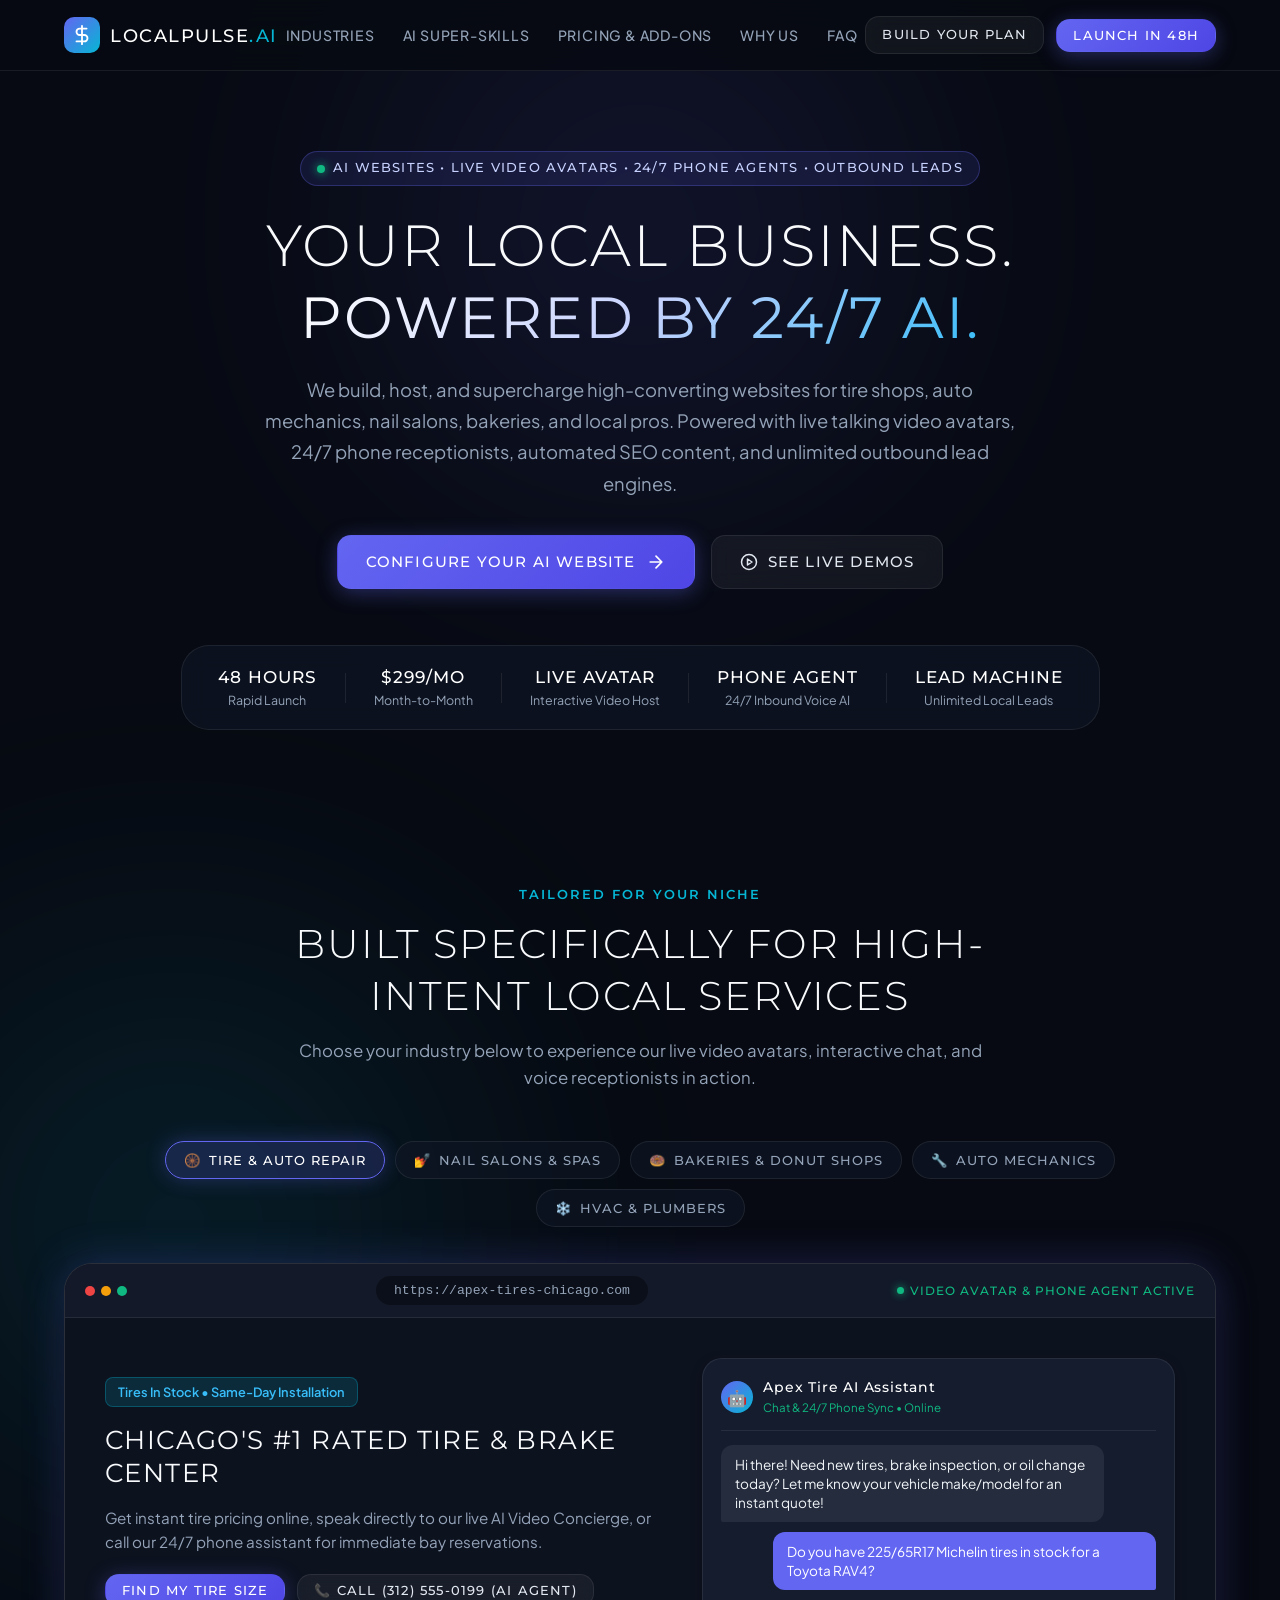
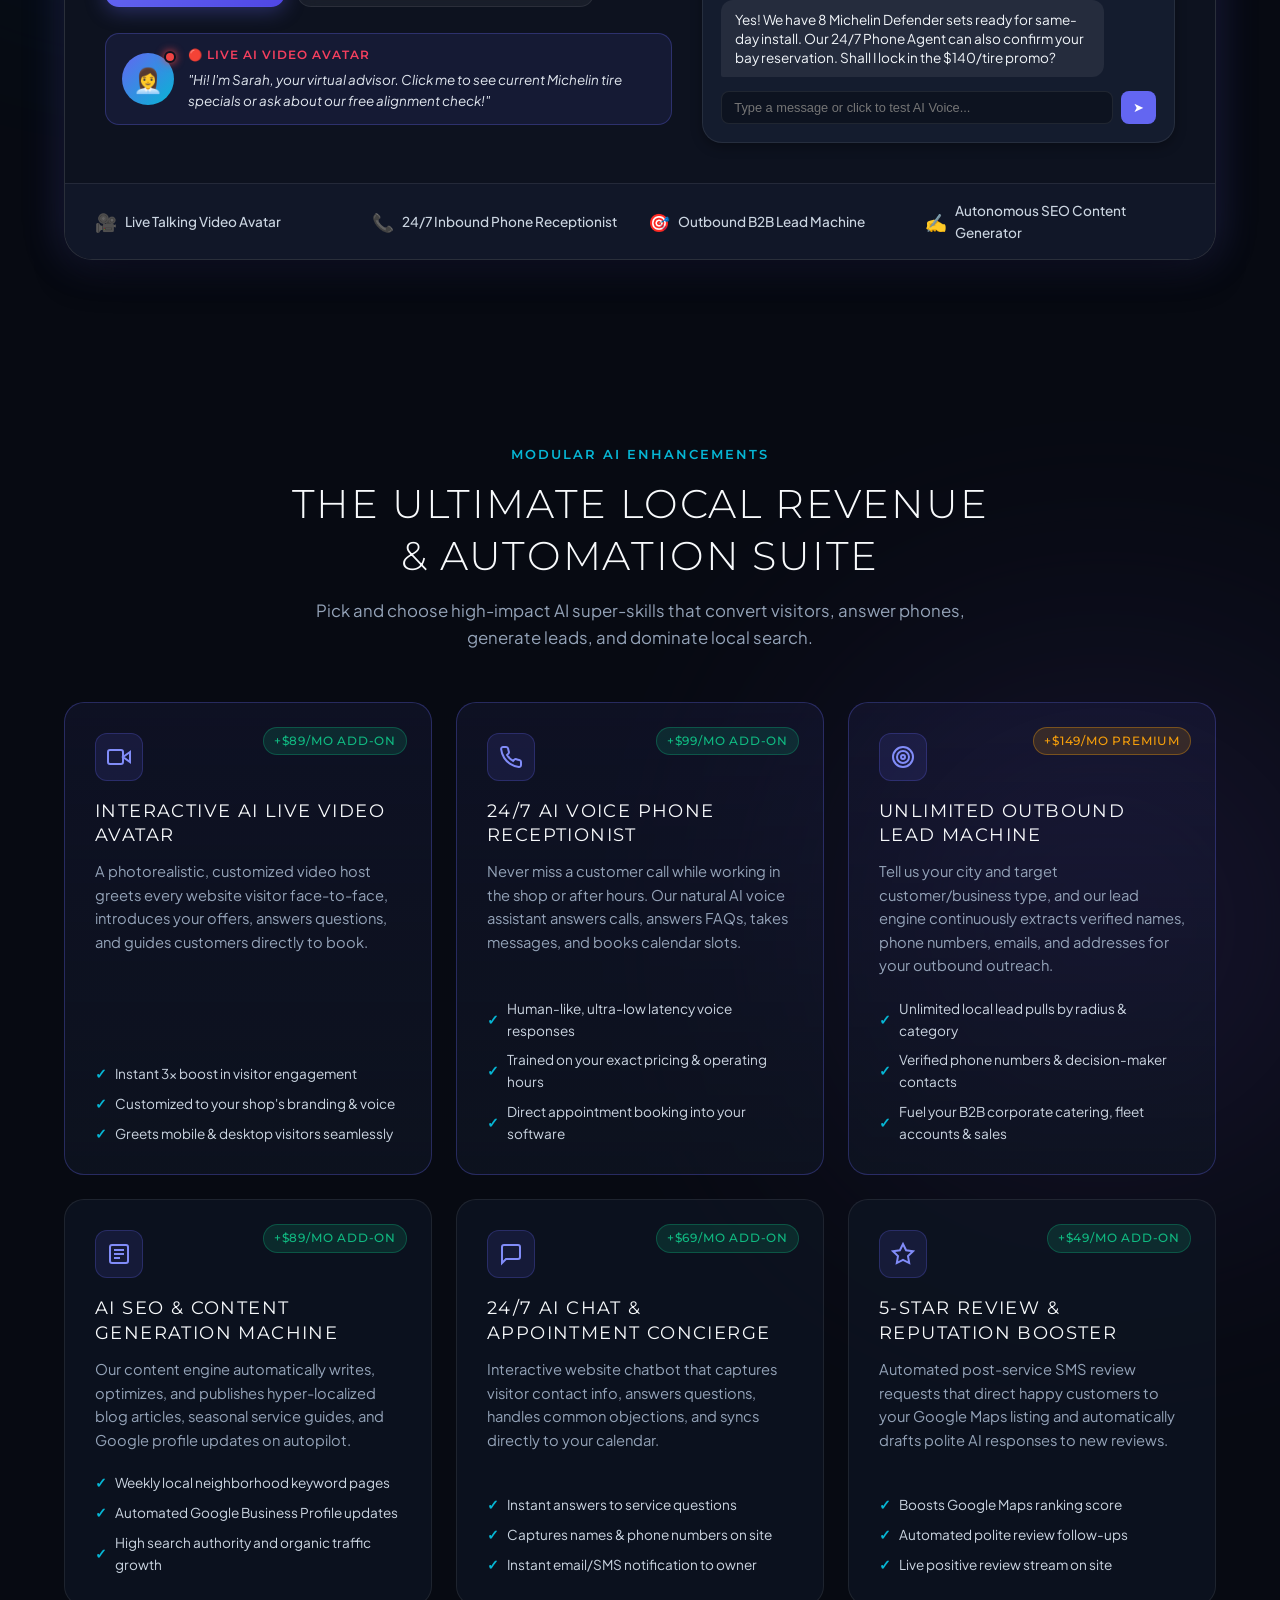
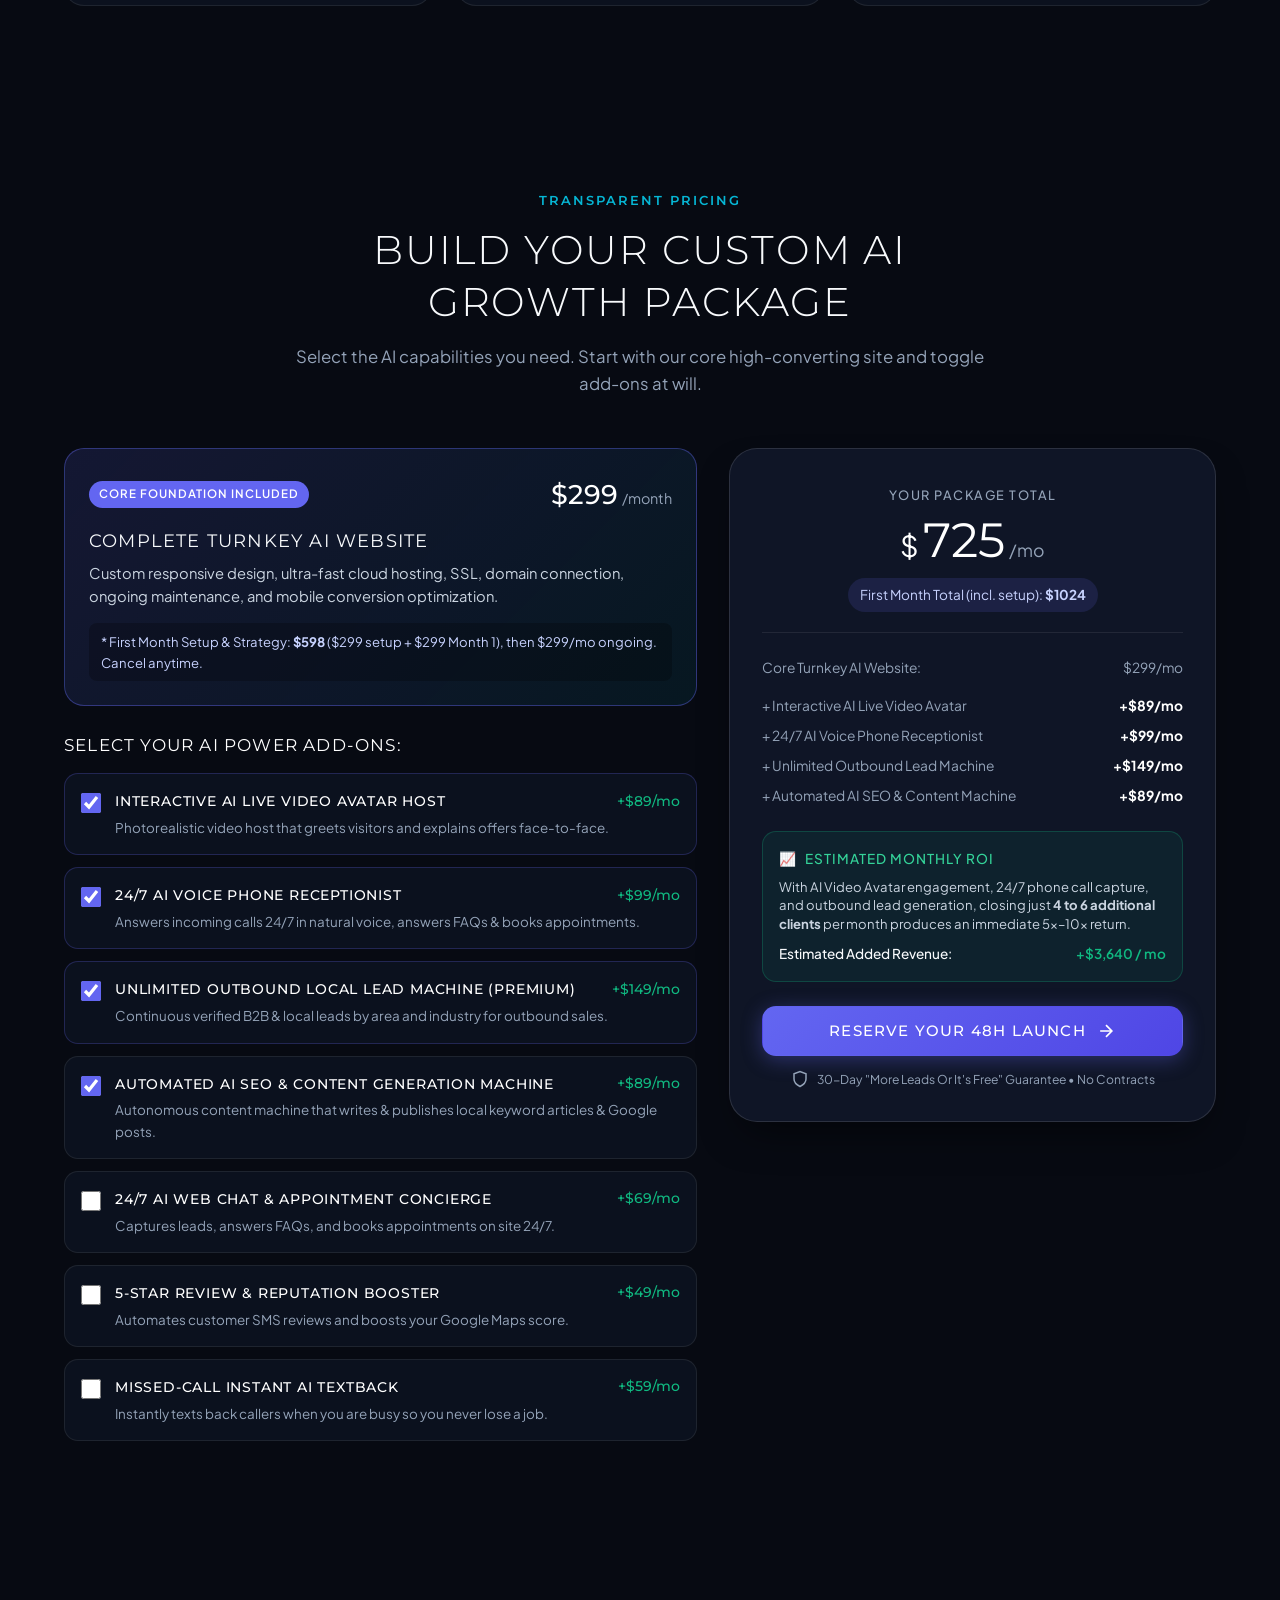
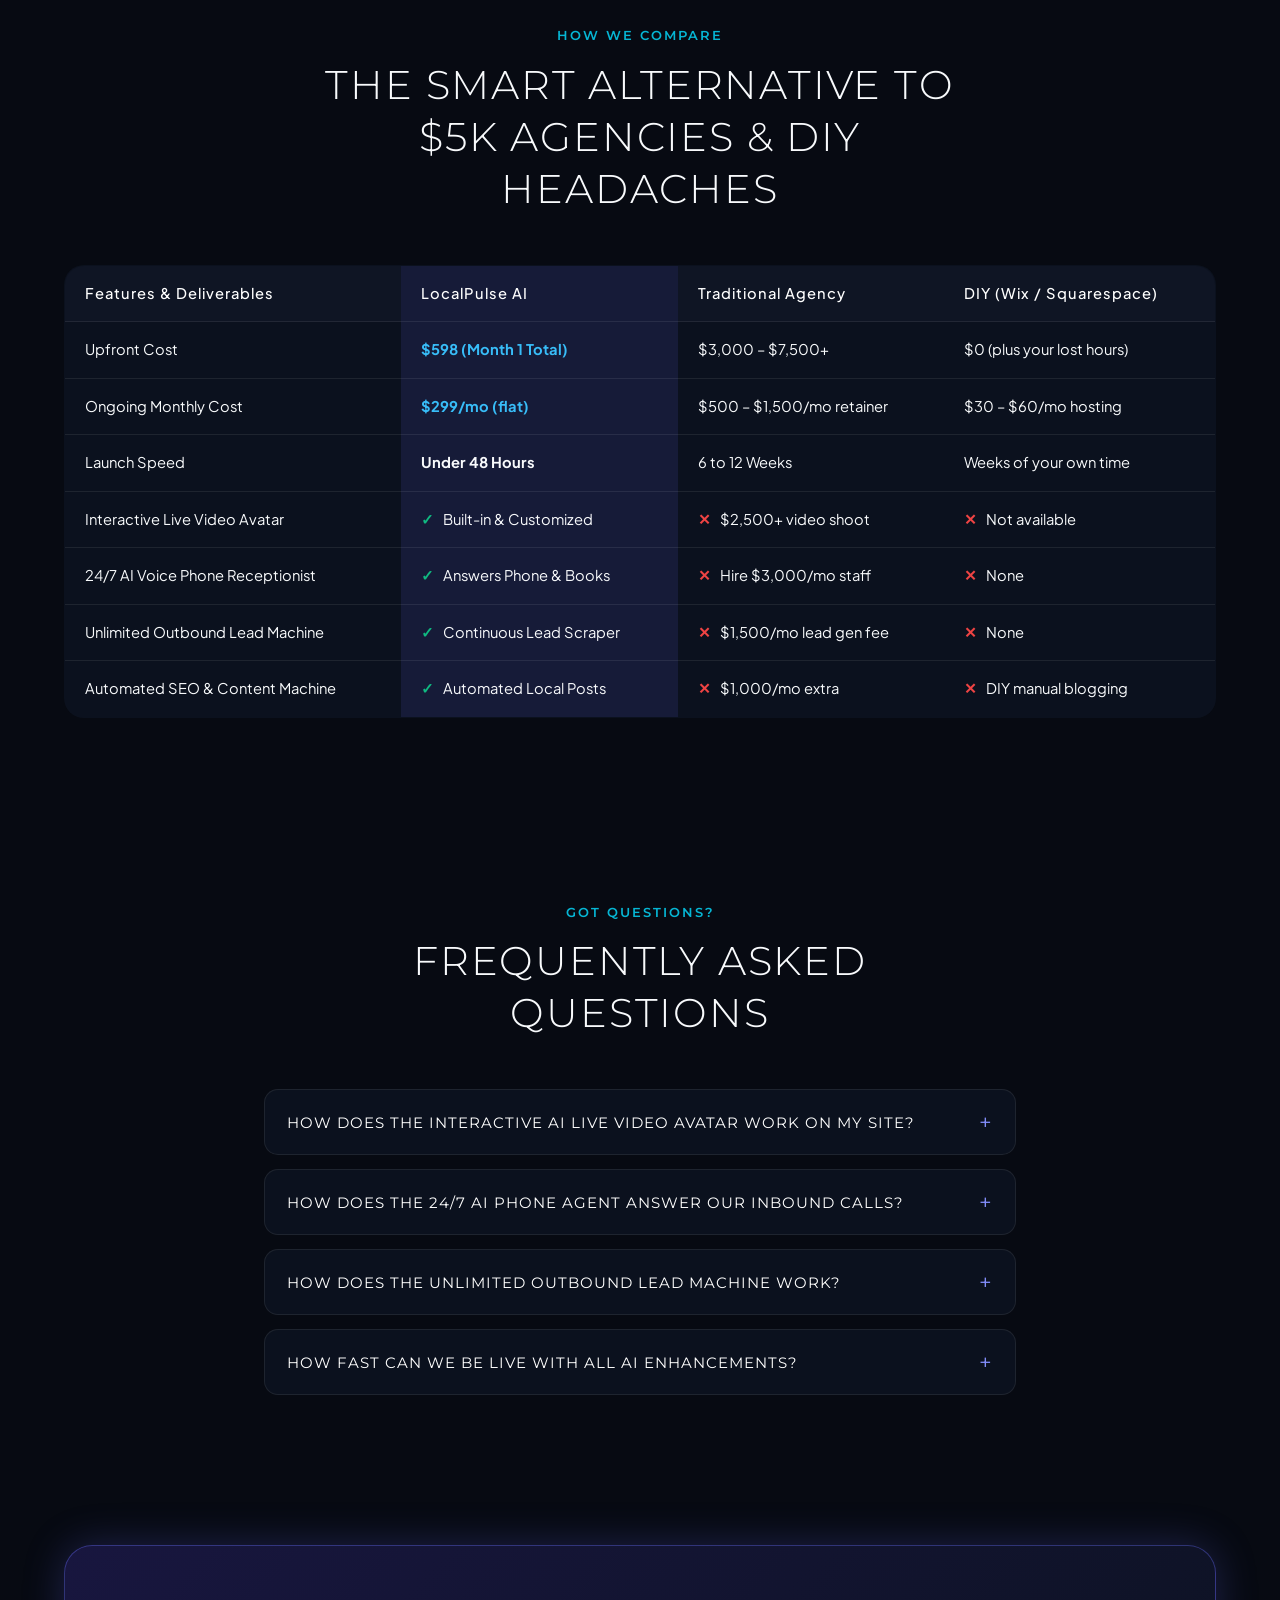
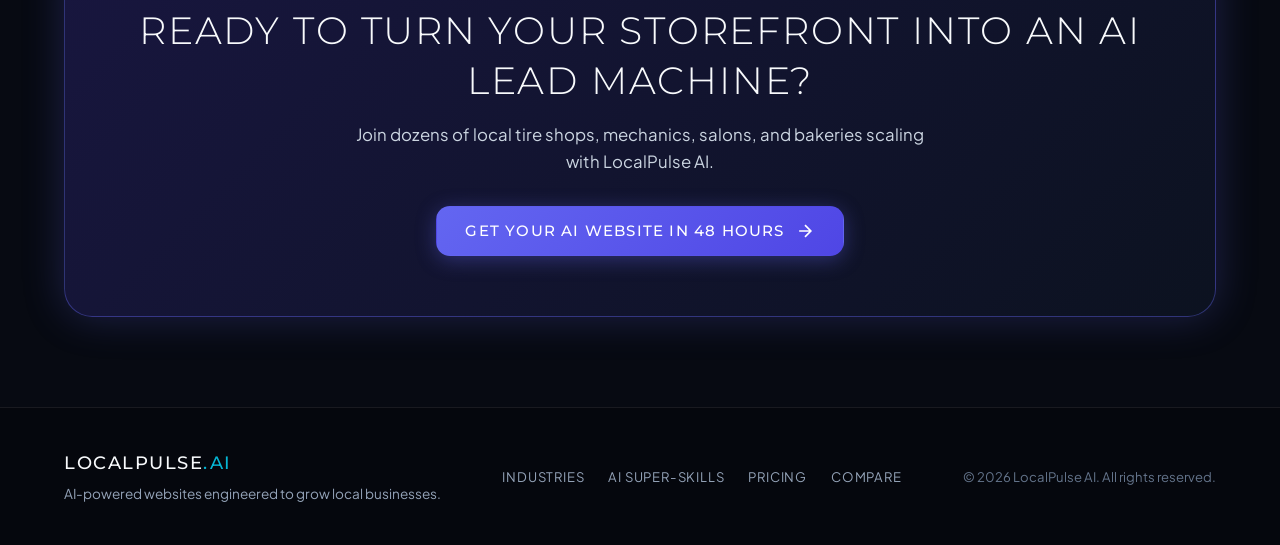
==== index.html @ 54b39a63 "Initial commit: LocalPulse AI platform, landing page, and sales enablement suite" ====
<!DOCTYPE html>
<html lang="en">
<head>
  <meta charset="UTF-8">
  <meta name="viewport" content="width=device-width, initial-scale=1.0">
  <title>LocalPulse AI — Done-For-You AI Websites & Growth Machines for Local Businesses</title>
  <meta name="description" content="Get a custom, high-converting AI website with live AI Video Avatars, 24/7 Voice Phone Agents, Outbound Lead Machines, and Automated SEO Content for local businesses.">
  <link rel="preconnect" href="https://fonts.googleapis.com">
  <link rel="preconnect" href="https://fonts.gstatic.com" crossorigin>
  <link href="https://fonts.googleapis.com/css2?family=Montserrat:wght@300;400;500;600&family=Plus+Jakarta+Sans:wght@300;400;500;600;700&display=swap" rel="stylesheet">
  <link rel="stylesheet" href="styles.css">
</head>
<body>
  <!-- Background Glow Accents -->
  <div class="bg-glow bg-glow-1"></div>
  <div class="bg-glow bg-glow-2"></div>
  <div class="bg-glow bg-glow-3"></div>

  <!-- Navigation -->
  <nav class="navbar" id="navbar">
    <div class="container nav-container">
      <a href="#" class="brand-logo">
        <div class="logo-icon">
          <svg width="22" height="22" viewBox="0 0 24 24" fill="none" stroke="currentColor" stroke-width="2" stroke-linecap="round" stroke-linejoin="round">
            <path d="M12 2v20M17 5H9.5a3.5 3.5 0 0 0 0 7h5a3.5 3.5 0 0 1 0 7H6"/>
          </svg>
        </div>
        <span class="brand-name">LOCALPULSE<span class="brand-highlight">.AI</span></span>
      </a>

      <div class="nav-links">
        <a href="#industries">Industries</a>
        <a href="#features">AI Super-Skills</a>
        <a href="#calculator">Pricing & Add-ons</a>
        <a href="#comparison">Why Us</a>
        <a href="#faq">FAQ</a>
      </div>

      <div class="nav-cta">
        <a href="#calculator" class="btn btn-secondary btn-sm">Build Your Plan</a>
        <button class="btn btn-primary btn-sm" id="nav-launch-btn">Launch in 48h</button>
      </div>
    </div>
  </nav>

  <!-- Hero Section -->
  <header class="hero-section">
    <div class="container hero-content">
      <div class="badge-pill hero-badge">
        <span class="badge-dot"></span>
        <span>AI Websites • Live Video Avatars • 24/7 Phone Agents • Outbound Leads</span>
      </div>

      <h1 class="hero-title">
        YOUR LOCAL BUSINESS.<br>
        <span class="gradient-text">POWERED BY 24/7 AI.</span>
      </h1>

      <p class="hero-subtitle">
        We build, host, and supercharge high-converting websites for tire shops, auto mechanics, nail salons, bakeries, and local pros. Powered with live talking video avatars, 24/7 phone receptionists, automated SEO content, and unlimited outbound lead engines.
      </p>

      <div class="hero-actions">
        <a href="#calculator" class="btn btn-primary btn-lg pulse-glow">
          <span>CONFIGURE YOUR AI WEBSITE</span>
          <svg width="20" height="20" viewBox="0 0 24 24" fill="none" stroke="currentColor" stroke-width="2" stroke-linecap="round" stroke-linejoin="round"><path d="M5 12h14M12 5l7 7-7 7"/></svg>
        </a>
        <a href="#industries" class="btn btn-secondary btn-lg">
          <svg width="18" height="18" viewBox="0 0 24 24" fill="none" stroke="currentColor" stroke-width="2" stroke-linecap="round" stroke-linejoin="round"><circle cx="12" cy="12" r="10"/><polygon points="10 8 16 12 10 16 10 8"/></svg>
          <span>SEE LIVE DEMOS</span>
        </a>
      </div>

      <div class="hero-proof">
        <div class="proof-item">
          <span class="proof-val">48 HOURS</span>
          <span class="proof-lbl">Rapid Launch</span>
        </div>
        <div class="proof-divider"></div>
        <div class="proof-item">
          <span class="proof-val">$299/MO</span>
          <span class="proof-lbl">Month-to-Month</span>
        </div>
        <div class="proof-divider"></div>
        <div class="proof-item">
          <span class="proof-val">LIVE AVATAR</span>
          <span class="proof-lbl">Interactive Video Host</span>
        </div>
        <div class="proof-divider"></div>
        <div class="proof-item">
          <span class="proof-val">PHONE AGENT</span>
          <span class="proof-lbl">24/7 Inbound Voice AI</span>
        </div>
        <div class="proof-divider"></div>
        <div class="proof-item">
          <span class="proof-val">LEAD MACHINE</span>
          <span class="proof-lbl">Unlimited Local Leads</span>
        </div>
      </div>
    </div>
  </header>

  <!-- Interactive Industry Preview Section -->
  <section class="section demo-section" id="industries">
    <div class="container">
      <div class="section-header">
        <span class="section-tag">TAILORED FOR YOUR NICHE</span>
        <h2 class="section-title">BUILT SPECIFICALLY FOR HIGH-INTENT LOCAL SERVICES</h2>
        <p class="section-desc">Choose your industry below to experience our live video avatars, interactive chat, and voice receptionists in action.</p>
      </div>

      <!-- Industry Tabs -->
      <div class="industry-tabs" id="industry-tabs">
        <button class="ind-tab active" data-ind="tires">
          <span class="tab-icon">🛞</span>
          <span>TIRE & AUTO REPAIR</span>
        </button>
        <button class="ind-tab" data-ind="salon">
          <span class="tab-icon">💅</span>
          <span>NAIL SALONS & SPAS</span>
        </button>
        <button class="ind-tab" data-ind="bakery">
          <span class="tab-icon">🍩</span>
          <span>BAKERIES & DONUT SHOPS</span>
        </button>
        <button class="ind-tab" data-ind="mechanic">
          <span class="tab-icon">🔧</span>
          <span>AUTO MECHANICS</span>
        </button>
        <button class="ind-tab" data-ind="hvac">
          <span class="tab-icon">❄️</span>
          <span>HVAC & PLUMBERS</span>
        </button>
      </div>

      <!-- Live Mockup Card with Video Avatar & Voice Badge -->
      <div class="mockup-display" id="mockup-display">
        <div class="mockup-header">
          <div class="mockup-dots">
            <span class="dot dot-red"></span>
            <span class="dot dot-yellow"></span>
            <span class="dot dot-green"></span>
          </div>
          <div class="mockup-url" id="mockup-url">https://apex-tires-chicago.com</div>
          <div class="mockup-status">
            <span class="status-live"></span>
            <span>VIDEO AVATAR & PHONE AGENT ACTIVE</span>
          </div>
        </div>

        <div class="mockup-body">
          <div class="mockup-hero-preview">
            <div class="preview-badge" id="preview-badge">Tires In Stock • Same-Day Installation</div>
            <h3 class="preview-title" id="preview-title">CHICAGO'S #1 RATED TIRE & BRAKE CENTER</h3>
            <p class="preview-text" id="preview-text">Get instant tire pricing online, speak directly to our live AI Video Concierge, or call our 24/7 phone assistant for immediate bay reservations.</p>
            <div class="preview-ctas">
              <button class="btn btn-primary btn-sm" id="preview-cta-btn">FIND MY TIRE SIZE</button>
              <button class="btn btn-secondary btn-sm" id="preview-call-btn">📞 CALL (312) 555-0199 (AI AGENT)</button>
            </div>

            <!-- Video Avatar Floating Badge -->
            <div class="avatar-interactive-card">
              <div class="avatar-video-circle">
                <div class="avatar-live-pulse"></div>
                <div class="avatar-graphic">👩‍💼</div>
              </div>
              <div class="avatar-text-box">
                <span class="avatar-badge-tag">🔴 LIVE AI VIDEO AVATAR</span>
                <p class="avatar-dialogue" id="avatar-dialogue">"Hi! I'm Sarah, your virtual advisor. Click me to see current Michelin tire specials or ask about our free alignment check!"</p>
              </div>
            </div>
          </div>

          <!-- Interactive AI Chat & Phone Simulation widget -->
          <div class="ai-widget-preview">
            <div class="widget-header">
              <div class="widget-avatar">🤖</div>
              <div class="widget-info">
                <span class="widget-name" id="widget-name">Apex Tire AI Assistant</span>
                <span class="widget-sub">Chat & 24/7 Phone Sync • Online</span>
              </div>
            </div>
            <div class="widget-messages" id="widget-messages">
              <div class="msg msg-ai" id="widget-msg-1">
                Hi there! Need new tires, brake inspection, or oil change today? Let me know your vehicle make/model for an instant quote!
              </div>
              <div class="msg msg-user" id="widget-msg-2">
                Do you have 225/65R17 Michelin tires in stock for a Toyota RAV4?
              </div>
              <div class="msg msg-ai" id="widget-msg-3">
                Yes! We have 8 Michelin Defender sets ready for same-day install. Our 24/7 Phone Agent can also confirm your bay reservation. Shall I lock in the $140/tire promo?
              </div>
            </div>
            <div class="widget-input-sim">
              <input type="text" placeholder="Type a message or click to test AI Voice..." disabled>
              <button class="widget-send-btn">➤</button>
            </div>
          </div>
        </div>

        <div class="mockup-features-strip" id="mockup-features">
          <div class="strip-item">
            <span class="strip-icon">🎥</span>
            <span class="strip-txt" id="strip-f1">Live Talking Video Avatar</span>
          </div>
          <div class="strip-item">
            <span class="strip-icon">📞</span>
            <span class="strip-txt" id="strip-f2">24/7 Inbound Phone Receptionist</span>
          </div>
          <div class="strip-item">
            <span class="strip-icon">🎯</span>
            <span class="strip-txt" id="strip-f3">Outbound B2B Lead Machine</span>
          </div>
          <div class="strip-item">
            <span class="strip-icon">✍️</span>
            <span class="strip-txt" id="strip-f4">Autonomous SEO Content Generator</span>
          </div>
        </div>
      </div>
    </div>
  </section>

  <!-- Modular AI Add-ons Showcase -->
  <section class="section" id="features">
    <div class="container">
      <div class="section-header">
        <span class="section-tag">MODULAR AI ENHANCEMENTS</span>
        <h2 class="section-title">THE ULTIMATE LOCAL REVENUE & AUTOMATION SUITE</h2>
        <p class="section-desc">Pick and choose high-impact AI super-skills that convert visitors, answer phones, generate leads, and dominate local search.</p>
      </div>

      <div class="features-grid">
        <!-- Feature 1: Live Video Avatar -->
        <div class="feature-card highlight-card">
          <div class="feature-icon-box">
            <svg width="24" height="24" viewBox="0 0 24 24" fill="none" stroke="currentColor" stroke-width="2"><polygon points="23 7 16 12 23 17 23 7"/><rect x="1" y="5" width="15" height="14" rx="2" ry="2"/></svg>
          </div>
          <div class="feature-badge">+$89/MO ADD-ON</div>
          <h3 class="feature-name">INTERACTIVE AI LIVE VIDEO AVATAR</h3>
          <p class="feature-desc">A photorealistic, customized video host greets every website visitor face-to-face, introduces your offers, answers questions, and guides customers directly to book.</p>
          <ul class="feature-bullets">
            <li>Instant 3x boost in visitor engagement</li>
            <li>Customized to your shop's branding & voice</li>
            <li>Greets mobile & desktop visitors seamlessly</li>
          </ul>
        </div>

        <!-- Feature 2: 24/7 Phone Agent -->
        <div class="feature-card highlight-card">
          <div class="feature-icon-box">
            <svg width="24" height="24" viewBox="0 0 24 24" fill="none" stroke="currentColor" stroke-width="2"><path d="M22 16.92v3a2 2 0 0 1-2.18 2 19.79 19.79 0 0 1-8.63-3.07 19.5 19.5 0 0 1-6-6 19.79 19.79 0 0 1-3.07-8.67A2 2 0 0 1 4.11 2h3a2 2 0 0 1 2 1.72 12.84 12.84 0 0 0 .7 2.81 2 2 0 0 1-.45 2.11L8.09 9.91a16 16 0 0 0 6 6l1.27-1.27a2 2 0 0 1 2.11-.45 12.84 12.84 0 0 0 2.81.7A2 2 0 0 1 22 16.92z"/></svg>
          </div>
          <div class="feature-badge">+$99/MO ADD-ON</div>
          <h3 class="feature-name">24/7 AI VOICE PHONE RECEPTIONIST</h3>
          <p class="feature-desc">Never miss a customer call while working in the shop or after hours. Our natural AI voice assistant answers calls, answers FAQs, takes messages, and books calendar slots.</p>
          <ul class="feature-bullets">
            <li>Human-like, ultra-low latency voice responses</li>
            <li>Trained on your exact pricing & operating hours</li>
            <li>Direct appointment booking into your software</li>
          </ul>
        </div>

        <!-- Feature 3: Outbound Lead Machine -->
        <div class="feature-card highlight-card">
          <div class="feature-icon-box">
            <svg width="24" height="24" viewBox="0 0 24 24" fill="none" stroke="currentColor" stroke-width="2"><circle cx="12" cy="12" r="10"/><circle cx="12" cy="12" r="6"/><circle cx="12" cy="12" r="2"/></svg>
          </div>
          <div class="feature-badge premium-badge">+$149/MO PREMIUM</div>
          <h3 class="feature-name">UNLIMITED OUTBOUND LEAD MACHINE</h3>
          <p class="feature-desc">Tell us your city and target customer/business type, and our lead engine continuously extracts verified names, phone numbers, emails, and addresses for your outbound outreach.</p>
          <ul class="feature-bullets">
            <li>Unlimited local lead pulls by radius & category</li>
            <li>Verified phone numbers & decision-maker contacts</li>
            <li>Fuel your B2B corporate catering, fleet accounts & sales</li>
          </ul>
        </div>

        <!-- Feature 4: Automated SEO & Content Machine -->
        <div class="feature-card">
          <div class="feature-icon-box">
            <svg width="24" height="24" viewBox="0 0 24 24" fill="none" stroke="currentColor" stroke-width="2"><rect x="3" y="3" width="18" height="18" rx="2"/><path d="M7 8h10M7 12h10M7 16h6"/></svg>
          </div>
          <div class="feature-badge">+$89/MO ADD-ON</div>
          <h3 class="feature-name">AI SEO & CONTENT GENERATION MACHINE</h3>
          <p class="feature-desc">Our content engine automatically writes, optimizes, and publishes hyper-localized blog articles, seasonal service guides, and Google profile updates on autopilot.</p>
          <ul class="feature-bullets">
            <li>Weekly local neighborhood keyword pages</li>
            <li>Automated Google Business Profile updates</li>
            <li>High search authority and organic traffic growth</li>
          </ul>
        </div>

        <!-- Feature 5: AI Chatbot -->
        <div class="feature-card">
          <div class="feature-icon-box">
            <svg width="24" height="24" viewBox="0 0 24 24" fill="none" stroke="currentColor" stroke-width="2"><path d="M21 15a2 2 0 0 1-2 2H7l-4 4V5a2 2 0 0 1 2-2h14a2 2 0 0 1 2 2z"/></svg>
          </div>
          <div class="feature-badge">+$69/MO ADD-ON</div>
          <h3 class="feature-name">24/7 AI CHAT & APPOINTMENT CONCIERGE</h3>
          <p class="feature-desc">Interactive website chatbot that captures visitor contact info, answers questions, handles common objections, and syncs directly to your calendar.</p>
          <ul class="feature-bullets">
            <li>Instant answers to service questions</li>
            <li>Captures names & phone numbers on site</li>
            <li>Instant email/SMS notification to owner</li>
          </ul>
        </div>

        <!-- Feature 6: Review Booster -->
        <div class="feature-card">
          <div class="feature-icon-box">
            <svg width="24" height="24" viewBox="0 0 24 24" fill="none" stroke="currentColor" stroke-width="2"><polygon points="12 2 15.09 8.26 22 9.27 17 14.14 18.18 21.02 12 17.77 5.82 21.02 7 14.14 2 9.27 8.91 8.26 12 2"/></svg>
          </div>
          <div class="feature-badge">+$49/MO ADD-ON</div>
          <h3 class="feature-name">5-STAR REVIEW & REPUTATION BOOSTER</h3>
          <p class="feature-desc">Automated post-service SMS review requests that direct happy customers to your Google Maps listing and automatically drafts polite AI responses to new reviews.</p>
          <ul class="feature-bullets">
            <li>Boosts Google Maps ranking score</li>
            <li>Automated polite review follow-ups</li>
            <li>Live positive review stream on site</li>
          </ul>
        </div>
      </div>
    </div>
  </section>

  <!-- Interactive Plan & Add-on Calculator -->
  <section class="section calc-section" id="calculator">
    <div class="container">
      <div class="section-header">
        <span class="section-tag">TRANSPARENT PRICING</span>
        <h2 class="section-title">BUILD YOUR CUSTOM AI GROWTH PACKAGE</h2>
        <p class="section-desc">Select the AI capabilities you need. Start with our core high-converting site and toggle add-ons at will.</p>
      </div>

      <div class="calc-wrapper">
        <!-- Left: Core & Add-on Selector -->
        <div class="calc-options">
          <!-- Base Plan Box -->
          <div class="base-plan-card">
            <div class="base-header">
              <div class="base-badge">CORE FOUNDATION INCLUDED</div>
              <div class="base-pricing">
                <span class="price-amount">$299</span>
                <span class="price-cycle">/month</span>
              </div>
            </div>
            <h4 class="base-title">COMPLETE TURNKEY AI WEBSITE</h4>
            <p class="base-desc">Custom responsive design, ultra-fast cloud hosting, SSL, domain connection, ongoing maintenance, and mobile conversion optimization.</p>
            <div class="base-note">
              <span>* First Month Setup & Strategy: <strong>$598</strong> ($299 setup + $299 Month 1), then $299/mo ongoing. Cancel anytime.</span>
            </div>
          </div>

          <h4 class="addons-heading">SELECT YOUR AI POWER ADD-ONS:</h4>

          <!-- Addon Checklist -->
          <div class="addon-list">
            <label class="addon-item highlight-addon">
              <input type="checkbox" class="addon-checkbox" data-name="Interactive AI Live Video Avatar" data-price="89" checked>
              <div class="addon-info">
                <div class="addon-top">
                  <span class="addon-name">Interactive AI Live Video Avatar Host</span>
                  <span class="addon-cost">+$89/mo</span>
                </div>
                <p class="addon-sub">Photorealistic video host that greets visitors and explains offers face-to-face.</p>
              </div>
            </label>

            <label class="addon-item highlight-addon">
              <input type="checkbox" class="addon-checkbox" data-name="24/7 AI Voice Phone Receptionist" data-price="99" checked>
              <div class="addon-info">
                <div class="addon-top">
                  <span class="addon-name">24/7 AI Voice Phone Receptionist</span>
                  <span class="addon-cost">+$99/mo</span>
                </div>
                <p class="addon-sub">Answers incoming calls 24/7 in natural voice, answers FAQs & books appointments.</p>
              </div>
            </label>

            <label class="addon-item highlight-addon">
              <input type="checkbox" class="addon-checkbox" data-name="Unlimited Outbound Lead Machine" data-price="149" checked>
              <div class="addon-info">
                <div class="addon-top">
                  <span class="addon-name">Unlimited Outbound Local Lead Machine (Premium)</span>
                  <span class="addon-cost">+$149/mo</span>
                </div>
                <p class="addon-sub">Continuous verified B2B & local leads by area and industry for outbound sales.</p>
              </div>
            </label>

            <label class="addon-item">
              <input type="checkbox" class="addon-checkbox" data-name="Automated AI SEO & Content Machine" data-price="89" checked>
              <div class="addon-info">
                <div class="addon-top">
                  <span class="addon-name">Automated AI SEO & Content Generation Machine</span>
                  <span class="addon-cost">+$89/mo</span>
                </div>
                <p class="addon-sub">Autonomous content machine that writes & publishes local keyword articles & Google posts.</p>
              </div>
            </label>

            <label class="addon-item">
              <input type="checkbox" class="addon-checkbox" data-name="24/7 AI Chat & Booking Concierge" data-price="69">
              <div class="addon-info">
                <div class="addon-top">
                  <span class="addon-name">24/7 AI Web Chat & Appointment Concierge</span>
                  <span class="addon-cost">+$69/mo</span>
                </div>
                <p class="addon-sub">Captures leads, answers FAQs, and books appointments on site 24/7.</p>
              </div>
            </label>

            <label class="addon-item">
              <input type="checkbox" class="addon-checkbox" data-name="5-Star Review & Reputation Booster" data-price="49">
              <div class="addon-info">
                <div class="addon-top">
                  <span class="addon-name">5-Star Review & Reputation Booster</span>
                  <span class="addon-cost">+$49/mo</span>
                </div>
                <p class="addon-sub">Automates customer SMS reviews and boosts your Google Maps score.</p>
              </div>
            </label>

            <label class="addon-item">
              <input type="checkbox" class="addon-checkbox" data-name="Missed-Call Instant AI Textback" data-price="59">
              <div class="addon-info">
                <div class="addon-top">
                  <span class="addon-name">Missed-Call Instant AI Textback</span>
                  <span class="addon-cost">+$59/mo</span>
                </div>
                <p class="addon-sub">Instantly texts back callers when you are busy so you never lose a job.</p>
              </div>
            </label>
          </div>
        </div>

        <!-- Right: Summary Card -->
        <div class="calc-summary-card">
          <div class="summary-top">
            <span class="summary-label">YOUR PACKAGE TOTAL</span>
            <div class="summary-monthly">
              <span class="summary-currency">$</span>
              <span class="summary-val" id="monthly-total">725</span>
              <span class="summary-period">/mo</span>
            </div>
            <div class="summary-m1">
              <span>First Month Total (incl. setup): <strong id="first-month-total">$1,024</strong></span>
            </div>
          </div>

          <div class="summary-breakdown">
            <div class="breakdown-row">
              <span>Core Turnkey AI Website:</span>
              <span>$299/mo</span>
            </div>
            <div id="selected-addons-list">
              <!-- Dynamically populated -->
            </div>
          </div>

          <div class="roi-estimate-box">
            <div class="roi-header">
              <span class="roi-icon">📈</span>
              <span class="roi-title">ESTIMATED MONTHLY ROI</span>
            </div>
            <p class="roi-text">With AI Video Avatar engagement, 24/7 phone call capture, and outbound lead generation, closing just <strong>4 to 6 additional clients</strong> per month produces an immediate 5x–10x return.</p>
            <div class="roi-stat">
              <span>Estimated Added Revenue:</span>
              <span class="roi-stat-val" id="roi-val">+$4,800 / mo</span>
            </div>
          </div>

          <button class="btn btn-primary btn-block btn-lg" id="checkout-launch-btn">
            <span>RESERVE YOUR 48H LAUNCH</span>
            <svg width="20" height="20" viewBox="0 0 24 24" fill="none" stroke="currentColor" stroke-width="2"><path d="M5 12h14M12 5l7 7-7 7"/></svg>
          </button>

          <div class="guarantee-badge">
            <svg width="18" height="18" viewBox="0 0 24 24" fill="none" stroke="currentColor" stroke-width="2"><path d="M12 22s8-4 8-10V5l-8-3-8 3v7c0 6 8 10 8 10z"/></svg>
            <span>30-Day "More Leads Or It's Free" Guarantee • No Contracts</span>
          </div>
        </div>
      </div>
    </div>
  </section>

  <!-- Comparison Section -->
  <section class="section comparison-section" id="comparison">
    <div class="container">
      <div class="section-header">
        <span class="section-tag">HOW WE COMPARE</span>
        <h2 class="section-title">THE SMART ALTERNATIVE TO $5K AGENCIES & DIY HEADACHES</h2>
      </div>

      <div class="table-responsive">
        <table class="comp-table">
          <thead>
            <tr>
              <th>Features & Deliverables</th>
              <th class="col-highlight">LocalPulse AI</th>
              <th>Traditional Agency</th>
              <th>DIY (Wix / Squarespace)</th>
            </tr>
          </thead>
          <tbody>
            <tr>
              <td>Upfront Cost</td>
              <td class="col-highlight text-accent"><strong>$598 (Month 1 Total)</strong></td>
              <td>$3,000 – $7,500+</td>
              <td>$0 (plus your lost hours)</td>
            </tr>
            <tr>
              <td>Ongoing Monthly Cost</td>
              <td class="col-highlight text-accent"><strong>$299/mo (flat)</strong></td>
              <td>$500 – $1,500/mo retainer</td>
              <td>$30 – $60/mo hosting</td>
            </tr>
            <tr>
              <td>Launch Speed</td>
              <td class="col-highlight"><strong>Under 48 Hours</strong></td>
              <td>6 to 12 Weeks</td>
              <td>Weeks of your own time</td>
            </tr>
            <tr>
              <td>Interactive Live Video Avatar</td>
              <td class="col-highlight"><span class="check-mark">✓</span> Built-in & Customized</td>
              <td><span class="cross-mark">✕</span> $2,500+ video shoot</td>
              <td><span class="cross-mark">✕</span> Not available</td>
            </tr>
            <tr>
              <td>24/7 AI Voice Phone Receptionist</td>
              <td class="col-highlight"><span class="check-mark">✓</span> Answers Phone & Books</td>
              <td><span class="cross-mark">✕</span> Hire $3,000/mo staff</td>
              <td><span class="cross-mark">✕</span> None</td>
            </tr>
            <tr>
              <td>Unlimited Outbound Lead Machine</td>
              <td class="col-highlight"><span class="check-mark">✓</span> Continuous Lead Scraper</td>
              <td><span class="cross-mark">✕</span> $1,500/mo lead gen fee</td>
              <td><span class="cross-mark">✕</span> None</td>
            </tr>
            <tr>
              <td>Automated SEO & Content Machine</td>
              <td class="col-highlight"><span class="check-mark">✓</span> Automated Local Posts</td>
              <td><span class="cross-mark">✕</span> $1,000/mo extra</td>
              <td><span class="cross-mark">✕</span> DIY manual blogging</td>
            </tr>
          </tbody>
        </table>
      </div>
    </div>
  </section>

  <!-- FAQ Section -->
  <section class="section faq-section" id="faq">
    <div class="container faq-container">
      <div class="section-header">
        <span class="section-tag">GOT QUESTIONS?</span>
        <h2 class="section-title">FREQUENTLY ASKED QUESTIONS</h2>
      </div>

      <div class="faq-accordion">
        <div class="faq-item">
          <button class="faq-question">
            <span>HOW DOES THE INTERACTIVE AI LIVE VIDEO AVATAR WORK ON MY SITE?</span>
            <span class="faq-icon">+</span>
          </button>
          <div class="faq-answer">
            <p>Our video avatar is an interactive, photorealistic AI spokesperson embedded directly on your website. When visitors land on your page, the avatar introduces your business, highlights your current specials (like $50 off brake service or $10 off manicure sets), and invites them to book or call immediately.</p>
          </div>
        </div>

        <div class="faq-item">
          <button class="faq-question">
            <span>HOW DOES THE 24/7 AI PHONE AGENT ANSWER OUR INBOUND CALLS?</span>
            <span class="faq-icon">+</span>
          </button>
          <div class="faq-answer">
            <p>We provide a dedicated business phone number (or forward your existing line). When customers call, our AI voice agent answers with natural human conversation, answers questions about pricing and services, captures caller information, and books appointments right into your scheduling calendar.</p>
          </div>
        </div>

        <div class="faq-item">
          <button class="faq-question">
            <span>HOW DOES THE UNLIMITED OUTBOUND LEAD MACHINE WORK?</span>
            <span class="faq-icon">+</span>
          </button>
          <div class="faq-answer">
            <p>You tell us what type of customers or local businesses you want to target and your geographic area (e.g., local fleet companies for an auto shop, corporate offices for a donut catering business, or local events for a nail salon). Our automated lead engine continuously compiles verified decision-maker names, phone numbers, and emails so you always have a fresh outbound pipeline.</p>
          </div>
        </div>

        <div class="faq-item">
          <button class="faq-question">
            <span>HOW FAST CAN WE BE LIVE WITH ALL AI ENHANCEMENTS?</span>
            <span class="faq-icon">+</span>
          </button>
          <div class="faq-answer">
            <p>We launch your complete website and all selected AI enhancements within 48 hours of your 5-minute onboarding submission. Zero technical work required from you.</p>
          </div>
        </div>
      </div>
    </div>
  </section>

  <!-- Final CTA Banner -->
  <section class="cta-banner">
    <div class="container">
      <div class="banner-card">
        <h2 class="banner-title">READY TO TURN YOUR STOREFRONT INTO AN AI LEAD MACHINE?</h2>
        <p class="banner-sub">Join dozens of local tire shops, mechanics, salons, and bakeries scaling with LocalPulse AI.</p>
        <button class="btn btn-primary btn-lg pulse-glow" id="bottom-launch-btn">
          <span>GET YOUR AI WEBSITE IN 48 HOURS</span>
          <svg width="20" height="20" viewBox="0 0 24 24" fill="none" stroke="currentColor" stroke-width="2"><path d="M5 12h14M12 5l7 7-7 7"/></svg>
        </button>
      </div>
    </div>
  </section>

  <!-- Footer -->
  <footer class="footer">
    <div class="container footer-container">
      <div class="footer-brand">
        <span class="brand-name">LOCALPULSE<span class="brand-highlight">.AI</span></span>
        <p class="footer-tagline">AI-powered websites engineered to grow local businesses.</p>
      </div>
      <div class="footer-links">
        <a href="#industries">Industries</a>
        <a href="#features">AI Super-Skills</a>
        <a href="#calculator">Pricing</a>
        <a href="#comparison">Compare</a>
      </div>
      <div class="footer-copy">
        © 2026 LocalPulse AI. All rights reserved.
      </div>
    </div>
  </footer>

  <!-- Instant Setup / Lead Capture Modal -->
  <div class="modal-backdrop" id="launch-modal">
    <div class="modal-content">
      <button class="modal-close" id="modal-close-btn">&times;</button>
      <div class="modal-header">
        <div class="badge-pill">48-HOUR RAPID LAUNCH</div>
        <h3 class="modal-title">GET YOUR AI WEBSITE STARTED</h3>
        <p class="modal-subtitle">Tell us about your local business and we'll generate your live preview.</p>
      </div>

      <form id="onboarding-form" class="modal-form">
        <div class="form-group">
          <label for="biz-name">BUSINESS NAME *</label>
          <input type="text" id="biz-name" placeholder="e.g. Apex Tire & Auto Repair" required>
        </div>

        <div class="form-row">
          <div class="form-group">
            <label for="biz-industry">YOUR INDUSTRY *</label>
            <select id="biz-industry" required>
              <option value="tires">Tire Shop / Auto Repair</option>
              <option value="mechanic">Auto Mechanic & Body Shop</option>
              <option value="salon">Nail Salon / Spa / Beauty</option>
              <option value="bakery">Bakery / Donut Shop / Cafe</option>
              <option value="hvac">HVAC / Plumber / Home Services</option>
              <option value="other">Other Local Business</option>
            </select>
          </div>
          <div class="form-group">
            <label for="biz-city">CITY & STATE *</label>
            <input type="text" id="biz-city" placeholder="e.g. Chicago, IL" required>
          </div>
        </div>

        <div class="form-row">
          <div class="form-group">
            <label for="owner-name">OWNER / CONTACT NAME *</label>
            <input type="text" id="owner-name" placeholder="Your name" required>
          </div>
          <div class="form-group">
            <label for="owner-phone">PHONE NUMBER *</label>
            <input type="tel" id="owner-phone" placeholder="(555) 000-0000" required>
          </div>
        </div>

        <div class="form-group">
          <label for="owner-email">EMAIL ADDRESS *</label>
          <input type="email" id="owner-email" placeholder="you@business.com" required>
        </div>

        <div class="modal-summary-box">
          <div class="modal-summary-row">
            <span>Selected Monthly Plan:</span>
            <strong id="modal-plan-total">$725/mo</strong>
          </div>
          <span class="modal-guarantee">✓ 30-Day Risk-Free Guarantee • No Contract Lock-in</span>
        </div>

        <button type="submit" class="btn btn-primary btn-block btn-lg">
          <span>LOCK IN MY 48-HOUR LAUNCH</span>
          <svg width="20" height="20" viewBox="0 0 24 24" fill="none" stroke="currentColor" stroke-width="2"><path d="M5 12h14M12 5l7 7-7 7"/></svg>
        </button>
      </form>

      <div class="modal-success" id="modal-success" style="display: none;">
        <div class="success-icon">🎉</div>
        <h3>YOU'RE ALL SET!</h3>
        <p>We received your business details. Our team & AI generator are assembling your custom website preview with live Video Avatar & 24/7 Phone Agent now. We will text and email your private preview link within 24–48 hours!</p>
        <button class="btn btn-secondary btn-block" id="success-close-btn">CLOSE WINDOW</button>
      </div>
    </div>
  </div>

  <script src="app.js"></script>
</body>
</html>
---- styles.css ----
/* --------------------------------------------------
   LocalPulse AI — Premium Modern Design System (CSS)
   Typography: Montserrat Light/Regular (All Caps Headings) + Plus Jakarta Sans (Body)
   -------------------------------------------------- */

:root {
  --bg-dark: #070a12;
  --bg-card: rgba(15, 21, 35, 0.72);
  --bg-card-hover: rgba(24, 33, 54, 0.88);
  --border-color: rgba(255, 255, 255, 0.08);
  --border-glow: rgba(99, 102, 241, 0.4);

  --primary: #6366f1;
  --primary-glow: #818cf8;
  --accent-cyan: #06b6d4;
  --accent-emerald: #10b981;
  --accent-amber: #f59e0b;
  --accent-rose: #f43f5e;

  --text-main: #f8fafc;
  --text-muted: #94a3b8;
  --text-dim: #64748b;

  --font-headings: 'Montserrat', sans-serif;
  --font-body: 'Plus Jakarta Sans', -apple-system, BlinkMacSystemFont, sans-serif;

  --radius-sm: 8px;
  --radius-md: 14px;
  --radius-lg: 20px;
  --radius-xl: 28px;
  --radius-full: 9999px;

  --shadow-sm: 0 4px 12px rgba(0, 0, 0, 0.3);
  --shadow-lg: 0 20px 40px -15px rgba(0, 0, 0, 0.6);
  --shadow-glow: 0 0 40px rgba(99, 102, 241, 0.25);
  --transition-smooth: all 0.25s cubic-bezier(0.16, 1, 0.3, 1);
}

* {
  margin: 0;
  padding: 0;
  box-sizing: border-box;
}

html {
  scroll-behavior: smooth;
  font-family: var(--font-body);
  background-color: var(--bg-dark);
  color: var(--text-main);
  line-height: 1.6;
}

body {
  overflow-x: hidden;
  position: relative;
  min-height: 100vh;
}

/* Background Atmospheric Glows */
.bg-glow {
  position: absolute;
  width: 650px;
  height: 650px;
  border-radius: 50%;
  filter: blur(140px);
  pointer-events: none;
  z-index: 0;
  opacity: 0.26;
}

.bg-glow-1 {
  top: -100px;
  left: 50%;
  transform: translateX(-50%);
  background: radial-gradient(circle, #6366f1 0%, rgba(99,102,241,0) 70%);
}

.bg-glow-2 {
  top: 900px;
  left: -150px;
  background: radial-gradient(circle, #06b6d4 0%, rgba(6,182,212,0) 70%);
}

.bg-glow-3 {
  top: 2200px;
  right: -150px;
  background: radial-gradient(circle, #8b5cf6 0%, rgba(139,92,246,0) 70%);
}

.container {
  width: 100%;
  max-width: 1200px;
  margin: 0 auto;
  padding: 0 24px;
  position: relative;
  z-index: 1;
}

/* Typography: Montserrat Light / Regular in ALL CAPS for Headings */
h1, h2, h3, h4, .brand-name, .section-tag, .badge-pill, .btn, .addon-name, .proof-val {
  font-family: var(--font-headings);
  text-transform: uppercase;
}

h1 {
  font-weight: 300;
  letter-spacing: 2px;
  line-height: 1.25;
}

h2 {
  font-weight: 300;
  letter-spacing: 1.8px;
  line-height: 1.3;
}

h3 {
  font-weight: 400;
  letter-spacing: 1.4px;
  line-height: 1.35;
}

h4 {
  font-weight: 400;
  letter-spacing: 1.2px;
  line-height: 1.4;
}

.gradient-text {
  font-weight: 400;
  background: linear-gradient(135deg, #ffffff 0%, #c7d2fe 50%, #38bdf8 100%);
  -webkit-background-clip: text;
  -webkit-text-fill-color: transparent;
}

.badge-pill {
  display: inline-flex;
  align-items: center;
  gap: 8px;
  padding: 6px 16px;
  border-radius: var(--radius-full);
  background: rgba(99, 102, 241, 0.12);
  border: 1px solid rgba(99, 102, 241, 0.3);
  font-size: 0.8rem;
  font-weight: 500;
  letter-spacing: 1.2px;
  color: #c7d2fe;
}

.badge-dot {
  width: 8px;
  height: 8px;
  border-radius: 50%;
  background-color: var(--accent-emerald);
  box-shadow: 0 0 10px var(--accent-emerald);
}

/* Buttons */
.btn {
  display: inline-flex;
  align-items: center;
  justify-content: center;
  gap: 10px;
  font-weight: 500;
  letter-spacing: 1.2px;
  border-radius: var(--radius-md);
  text-decoration: none;
  cursor: pointer;
  border: 1px solid transparent;
  transition: var(--transition-smooth);
}

.btn-primary {
  background: linear-gradient(135deg, #6366f1 0%, #4f46e5 100%);
  color: #ffffff;
  box-shadow: 0 4px 20px rgba(99, 102, 241, 0.35);
}

.btn-primary:hover {
  transform: translateY(-2px);
  box-shadow: 0 8px 25px rgba(99, 102, 241, 0.5);
  background: linear-gradient(135deg, #7174f7 0%, #5b54ea 100%);
}

.btn-secondary {
  background: rgba(255, 255, 255, 0.05);
  border-color: var(--border-color);
  color: #e2e8f0;
  backdrop-filter: blur(10px);
}

.btn-secondary:hover {
  background: rgba(255, 255, 255, 0.1);
  border-color: rgba(255, 255, 255, 0.2);
  color: #ffffff;
}

.btn-sm {
  padding: 8px 16px;
  font-size: 0.8rem;
}

.btn-lg {
  padding: 14px 28px;
  font-size: 0.95rem;
}

.btn-block {
  width: 100%;
}

.pulse-glow {
  animation: pulse-border 2.5s infinite;
}

@keyframes pulse-border {
  0% { box-shadow: 0 0 0 0 rgba(99, 102, 241, 0.4); }
  70% { box-shadow: 0 0 0 14px rgba(99, 102, 241, 0); }
  100% { box-shadow: 0 0 0 0 rgba(99, 102, 241, 0); }
}

/* Navbar */
.navbar {
  position: sticky;
  top: 0;
  width: 100%;
  background: rgba(7, 10, 18, 0.82);
  backdrop-filter: blur(16px);
  border-bottom: 1px solid var(--border-color);
  z-index: 100;
  padding: 16px 0;
}

.nav-container {
  display: flex;
  align-items: center;
  justify-content: space-between;
}

.brand-logo {
  display: flex;
  align-items: center;
  gap: 10px;
  text-decoration: none;
  color: #ffffff;
}

.logo-icon {
  width: 36px;
  height: 36px;
  background: linear-gradient(135deg, #6366f1, #06b6d4);
  border-radius: 10px;
  display: flex;
  align-items: center;
  justify-content: center;
  color: white;
}

.brand-name {
  font-size: 1.15rem;
  font-weight: 500;
  letter-spacing: 1.5px;
}

.brand-highlight {
  color: var(--accent-cyan);
}

.nav-links {
  display: flex;
  gap: 28px;
}

.nav-links a {
  color: var(--text-muted);
  text-decoration: none;
  font-size: 0.88rem;
  font-weight: 500;
  letter-spacing: 0.8px;
  text-transform: uppercase;
  transition: var(--transition-smooth);
}

.nav-links a:hover {
  color: #ffffff;
}

.nav-cta {
  display: flex;
  align-items: center;
  gap: 12px;
}

/* Hero Section */
.hero-section {
  padding: 80px 0 60px;
  text-align: center;
}

.hero-content {
  display: flex;
  flex-direction: column;
  align-items: center;
}

.hero-badge {
  margin-bottom: 24px;
}

.hero-title {
  font-size: clamp(2.3rem, 4.5vw, 3.8rem);
  margin-bottom: 20px;
}

.hero-subtitle {
  font-size: 1.15rem;
  font-weight: 400;
  color: var(--text-muted);
  max-width: 760px;
  margin-bottom: 36px;
  line-height: 1.7;
}

.hero-actions {
  display: flex;
  gap: 16px;
  margin-bottom: 56px;
  flex-wrap: wrap;
  justify-content: center;
}

.hero-proof {
  display: flex;
  align-items: center;
  justify-content: center;
  gap: 28px;
  background: var(--bg-card);
  border: 1px solid var(--border-color);
  padding: 18px 36px;
  border-radius: var(--radius-xl);
  backdrop-filter: blur(12px);
  flex-wrap: wrap;
}

.proof-item {
  display: flex;
  flex-direction: column;
  align-items: center;
}

.proof-val {
  font-size: 1.05rem;
  font-weight: 500;
  letter-spacing: 1px;
  color: #ffffff;
}

.proof-lbl {
  font-size: 0.78rem;
  color: var(--text-muted);
}

.proof-divider {
  width: 1px;
  height: 30px;
  background-color: var(--border-color);
}

/* Section Shared Styles */
.section {
  padding: 90px 0;
}

.section-header {
  text-align: center;
  max-width: 720px;
  margin: 0 auto 50px;
}

.section-tag {
  display: inline-block;
  font-size: 0.8rem;
  font-weight: 600;
  letter-spacing: 2px;
  color: var(--accent-cyan);
  margin-bottom: 12px;
}

.section-title {
  font-size: clamp(1.8rem, 3.2vw, 2.5rem);
  margin-bottom: 16px;
}

.section-desc {
  font-size: 1.05rem;
  color: var(--text-muted);
}

/* Industry Showcase */
.industry-tabs {
  display: flex;
  justify-content: center;
  gap: 10px;
  flex-wrap: wrap;
  margin-bottom: 36px;
}

.ind-tab {
  display: flex;
  align-items: center;
  gap: 8px;
  padding: 10px 18px;
  background: var(--bg-card);
  border: 1px solid var(--border-color);
  color: var(--text-muted);
  border-radius: var(--radius-full);
  font-family: var(--font-headings);
  font-size: 0.82rem;
  font-weight: 500;
  letter-spacing: 1px;
  text-transform: uppercase;
  cursor: pointer;
  transition: var(--transition-smooth);
}

.ind-tab:hover {
  background: rgba(255, 255, 255, 0.1);
  color: #ffffff;
}

.ind-tab.active {
  background: rgba(99, 102, 241, 0.18);
  border-color: var(--primary);
  color: #ffffff;
  box-shadow: 0 0 20px rgba(99, 102, 241, 0.3);
}

/* Mockup Display Box */
.mockup-display {
  background: #0d121f;
  border: 1px solid rgba(255, 255, 255, 0.12);
  border-radius: var(--radius-xl);
  overflow: hidden;
  box-shadow: var(--shadow-lg), var(--shadow-glow);
}

.mockup-header {
  background: #131929;
  padding: 12px 20px;
  display: flex;
  align-items: center;
  justify-content: space-between;
  border-bottom: 1px solid var(--border-color);
}

.mockup-dots {
  display: flex;
  gap: 6px;
}

.dot {
  width: 10px;
  height: 10px;
  border-radius: 50%;
}
.dot-red { background-color: #ef4444; }
.dot-yellow { background-color: #f59e0b; }
.dot-green { background-color: #10b981; }

.mockup-url {
  background: rgba(0, 0, 0, 0.4);
  padding: 4px 18px;
  border-radius: var(--radius-full);
  font-size: 0.82rem;
  color: var(--text-muted);
  font-family: monospace;
}

.mockup-status {
  display: flex;
  align-items: center;
  gap: 6px;
  font-family: var(--font-headings);
  font-size: 0.75rem;
  font-weight: 500;
  letter-spacing: 1px;
  color: var(--accent-emerald);
}

.status-live {
  width: 7px;
  height: 7px;
  background-color: var(--accent-emerald);
  border-radius: 50%;
  box-shadow: 0 0 8px var(--accent-emerald);
}

.mockup-body {
  display: grid;
  grid-template-columns: 1.2fr 1fr;
  gap: 30px;
  padding: 40px;
  align-items: center;
}

.mockup-hero-preview {
  display: flex;
  flex-direction: column;
  gap: 16px;
}

.preview-badge {
  display: inline-block;
  align-self: flex-start;
  background: rgba(6, 182, 212, 0.15);
  color: #38bdf8;
  font-size: 0.8rem;
  font-weight: 600;
  padding: 4px 12px;
  border-radius: var(--radius-sm);
  border: 1px solid rgba(6, 182, 212, 0.3);
}

.preview-title {
  font-size: 1.6rem;
  line-height: 1.3;
}

.preview-text {
  color: var(--text-muted);
  font-size: 0.95rem;
}

.preview-ctas {
  display: flex;
  gap: 12px;
  margin-top: 4px;
  flex-wrap: wrap;
}

/* Avatar Card inside Mockup */
.avatar-interactive-card {
  display: flex;
  align-items: center;
  gap: 14px;
  background: rgba(99, 102, 241, 0.1);
  border: 1px solid rgba(99, 102, 241, 0.3);
  padding: 12px 16px;
  border-radius: var(--radius-md);
  margin-top: 10px;
}

.avatar-video-circle {
  width: 52px;
  height: 52px;
  border-radius: 50%;
  background: linear-gradient(135deg, #6366f1, #06b6d4);
  position: relative;
  display: flex;
  align-items: center;
  justify-content: center;
  flex-shrink: 0;
}

.avatar-live-pulse {
  position: absolute;
  top: -2px;
  right: -2px;
  width: 12px;
  height: 12px;
  border-radius: 50%;
  background: #ef4444;
  border: 2px solid #0d121f;
  box-shadow: 0 0 8px #ef4444;
}

.avatar-graphic {
  font-size: 24px;
}

.avatar-text-box {
  display: flex;
  flex-direction: column;
  gap: 4px;
}

.avatar-badge-tag {
  font-family: var(--font-headings);
  font-size: 0.72rem;
  font-weight: 600;
  color: #f43f5e;
  letter-spacing: 1px;
}

.avatar-dialogue {
  font-size: 0.84rem;
  color: #e2e8f0;
  font-style: italic;
}

/* AI Widget Preview */
.ai-widget-preview {
  background: #141c2e;
  border: 1px solid var(--border-color);
  border-radius: var(--radius-lg);
  padding: 18px;
  box-shadow: var(--shadow-sm);
}

.widget-header {
  display: flex;
  align-items: center;
  gap: 10px;
  padding-bottom: 12px;
  border-bottom: 1px solid var(--border-color);
  margin-bottom: 14px;
}

.widget-avatar {
  width: 32px;
  height: 32px;
  background: linear-gradient(135deg, #6366f1, #06b6d4);
  border-radius: 50%;
  display: flex;
  align-items: center;
  justify-content: center;
  font-size: 16px;
}

.widget-info {
  display: flex;
  flex-direction: column;
}

.widget-name {
  font-family: var(--font-headings);
  font-size: 0.85rem;
  font-weight: 500;
  letter-spacing: 0.8px;
  color: #ffffff;
}

.widget-sub {
  font-size: 0.72rem;
  color: var(--accent-emerald);
}

.widget-messages {
  display: flex;
  flex-direction: column;
  gap: 10px;
  margin-bottom: 14px;
}

.msg {
  padding: 10px 14px;
  border-radius: 12px;
  font-size: 0.85rem;
  line-height: 1.4;
  max-width: 88%;
}

.msg-ai {
  background: rgba(255, 255, 255, 0.07);
  color: #f1f5f9;
  align-self: flex-start;
  border-bottom-left-radius: 2px;
}

.msg-user {
  background: #6366f1;
  color: #ffffff;
  align-self: flex-end;
  border-bottom-right-radius: 2px;
}

.widget-input-sim {
  display: flex;
  gap: 8px;
}

.widget-input-sim input {
  flex: 1;
  background: rgba(0, 0, 0, 0.3);
  border: 1px solid var(--border-color);
  border-radius: var(--radius-sm);
  padding: 8px 12px;
  color: var(--text-muted);
  font-size: 0.8rem;
}

.widget-send-btn {
  background: #6366f1;
  color: white;
  border: none;
  border-radius: var(--radius-sm);
  padding: 0 12px;
  cursor: pointer;
}

.mockup-features-strip {
  background: #111728;
  border-top: 1px solid var(--border-color);
  padding: 16px 30px;
  display: grid;
  grid-template-columns: repeat(4, 1fr);
  gap: 16px;
}

.strip-item {
  display: flex;
  align-items: center;
  gap: 8px;
}

.strip-icon {
  font-size: 1.1rem;
}

.strip-txt {
  font-size: 0.85rem;
  font-weight: 500;
  color: #cbd5e1;
}

/* Features Grid */
.features-grid {
  display: grid;
  grid-template-columns: repeat(auto-fit, minmax(340px, 1fr));
  gap: 24px;
}

.feature-card {
  background: var(--bg-card);
  border: 1px solid var(--border-color);
  border-radius: var(--radius-lg);
  padding: 30px;
  transition: var(--transition-smooth);
  position: relative;
  display: flex;
  flex-direction: column;
}

.highlight-card {
  border-color: rgba(99, 102, 241, 0.3);
  background: linear-gradient(180deg, rgba(99, 102, 241, 0.08) 0%, rgba(15, 21, 35, 0.75) 100%);
}

.feature-card:hover {
  background: var(--bg-card-hover);
  border-color: var(--border-glow);
  transform: translateY(-4px);
  box-shadow: 0 15px 30px rgba(0, 0, 0, 0.4);
}

.feature-icon-box {
  width: 48px;
  height: 48px;
  border-radius: 12px;
  background: rgba(99, 102, 241, 0.12);
  border: 1px solid rgba(99, 102, 241, 0.25);
  display: flex;
  align-items: center;
  justify-content: center;
  color: var(--primary-glow);
  margin-bottom: 18px;
}

.feature-badge {
  position: absolute;
  top: 24px;
  right: 24px;
  background: rgba(16, 185, 129, 0.15);
  color: var(--accent-emerald);
  border: 1px solid rgba(16, 185, 129, 0.3);
  font-family: var(--font-headings);
  font-size: 0.72rem;
  font-weight: 500;
  letter-spacing: 0.8px;
  padding: 4px 10px;
  border-radius: var(--radius-full);
}

.premium-badge {
  background: rgba(245, 158, 11, 0.15);
  color: var(--accent-amber);
  border-color: rgba(245, 158, 11, 0.35);
}

.feature-name {
  font-size: 1.15rem;
  margin-bottom: 12px;
}

.feature-desc {
  color: var(--text-muted);
  font-size: 0.92rem;
  margin-bottom: 20px;
  flex-grow: 1;
}

.feature-bullets {
  list-style: none;
  display: flex;
  flex-direction: column;
  gap: 8px;
}

.feature-bullets li {
  font-size: 0.85rem;
  color: #cbd5e1;
  display: flex;
  align-items: center;
  gap: 8px;
}

.feature-bullets li::before {
  content: "✓";
  color: var(--accent-cyan);
  font-weight: bold;
}

/* Calculator Section */
.calc-wrapper {
  display: grid;
  grid-template-columns: 1.3fr 1fr;
  gap: 32px;
  align-items: start;
}

.base-plan-card {
  background: linear-gradient(135deg, rgba(99, 102, 241, 0.15) 0%, rgba(6, 182, 212, 0.08) 100%);
  border: 1px solid rgba(99, 102, 241, 0.4);
  border-radius: var(--radius-lg);
  padding: 24px;
  margin-bottom: 28px;
}

.base-header {
  display: flex;
  justify-content: space-between;
  align-items: center;
  margin-bottom: 12px;
}

.base-badge {
  background: var(--primary);
  color: white;
  font-size: 0.72rem;
  font-weight: 600;
  letter-spacing: 1px;
  padding: 4px 10px;
  border-radius: var(--radius-full);
}

.base-pricing {
  display: flex;
  align-items: baseline;
  gap: 4px;
}

.price-amount {
  font-family: var(--font-headings);
  font-size: 1.7rem;
  font-weight: 500;
  color: #ffffff;
}

.price-cycle {
  color: var(--text-muted);
  font-size: 0.9rem;
}

.base-title {
  font-size: 1.15rem;
  margin-bottom: 8px;
}

.base-desc {
  color: #cbd5e1;
  font-size: 0.92rem;
  margin-bottom: 14px;
}

.base-note {
  font-size: 0.82rem;
  color: #c7d2fe;
  background: rgba(0, 0, 0, 0.25);
  padding: 8px 12px;
  border-radius: var(--radius-sm);
}

.addons-heading {
  font-size: 1.05rem;
  margin-bottom: 16px;
  color: #ffffff;
}

.addon-list {
  display: flex;
  flex-direction: column;
  gap: 12px;
}

.addon-item {
  display: flex;
  align-items: flex-start;
  gap: 14px;
  background: var(--bg-card);
  border: 1px solid var(--border-color);
  padding: 16px;
  border-radius: var(--radius-md);
  cursor: pointer;
  transition: var(--transition-smooth);
}

.highlight-addon {
  border-color: rgba(99, 102, 241, 0.25);
}

.addon-item:hover {
  background: var(--bg-card-hover);
  border-color: rgba(99, 102, 241, 0.4);
}

.addon-checkbox {
  width: 20px;
  height: 20px;
  margin-top: 3px;
  accent-color: var(--primary);
  cursor: pointer;
}

.addon-info {
  flex: 1;
}

.addon-top {
  display: flex;
  justify-content: space-between;
  align-items: center;
  margin-bottom: 4px;
}

.addon-name {
  font-size: 0.88rem;
  font-weight: 500;
  letter-spacing: 0.8px;
  color: #ffffff;
}

.addon-cost {
  color: var(--accent-emerald);
  font-family: var(--font-headings);
  font-weight: 500;
  font-size: 0.85rem;
}

.addon-sub {
  color: var(--text-muted);
  font-size: 0.84rem;
}

/* Calculator Summary Card */
.calc-summary-card {
  background: #0f1526;
  border: 1px solid rgba(255, 255, 255, 0.12);
  border-radius: var(--radius-xl);
  padding: 32px;
  position: sticky;
  top: 100px;
  box-shadow: var(--shadow-lg);
}

.summary-top {
  text-align: center;
  padding-bottom: 20px;
  border-bottom: 1px solid var(--border-color);
  margin-bottom: 20px;
}

.summary-label {
  font-size: 0.8rem;
  color: var(--text-muted);
  font-weight: 500;
  letter-spacing: 1.5px;
}

.summary-monthly {
  display: flex;
  align-items: baseline;
  justify-content: center;
  gap: 4px;
  margin: 10px 0;
}

.summary-currency {
  font-size: 1.8rem;
  font-weight: 400;
  color: #ffffff;
}

.summary-val {
  font-family: var(--font-headings);
  font-size: 3rem;
  font-weight: 400;
  color: #ffffff;
  line-height: 1;
}

.summary-period {
  font-size: 1.1rem;
  color: var(--text-muted);
}

.summary-m1 {
  font-size: 0.85rem;
  color: #c7d2fe;
  background: rgba(99, 102, 241, 0.15);
  padding: 6px 12px;
  border-radius: var(--radius-full);
  display: inline-block;
}

.summary-breakdown {
  display: flex;
  flex-direction: column;
  gap: 8px;
  margin-bottom: 20px;
}

.breakdown-row {
  display: flex;
  justify-content: space-between;
  font-size: 0.86rem;
  color: var(--text-muted);
  padding: 4px 0;
}

.breakdown-row strong {
  color: #ffffff;
}

.roi-estimate-box {
  background: rgba(16, 185, 129, 0.08);
  border: 1px solid rgba(16, 185, 129, 0.25);
  border-radius: var(--radius-md);
  padding: 16px;
  margin-bottom: 24px;
}

.roi-header {
  display: flex;
  align-items: center;
  gap: 8px;
  font-weight: 500;
  font-size: 0.85rem;
  letter-spacing: 1px;
  color: #34d399;
  margin-bottom: 8px;
}

.roi-text {
  font-size: 0.82rem;
  color: #cbd5e1;
  line-height: 1.4;
  margin-bottom: 10px;
}

.roi-stat {
  display: flex;
  justify-content: space-between;
  font-size: 0.85rem;
  font-weight: 500;
}

.roi-stat-val {
  color: var(--accent-emerald);
  font-weight: 600;
}

.guarantee-badge {
  display: flex;
  align-items: center;
  justify-content: center;
  gap: 8px;
  font-size: 0.76rem;
  color: #94a3b8;
  margin-top: 14px;
  text-align: center;
}

/* Comparison Table */
.table-responsive {
  overflow-x: auto;
}

.comp-table {
  width: 100%;
  border-collapse: collapse;
  text-align: left;
  background: var(--bg-card);
  border-radius: var(--radius-lg);
  overflow: hidden;
  border: 1px solid var(--border-color);
}

.comp-table th, .comp-table td {
  padding: 16px 20px;
  border-bottom: 1px solid var(--border-color);
  font-size: 0.92rem;
}

.comp-table th {
  background: #0f1524;
  font-weight: 500;
  letter-spacing: 1px;
  color: #ffffff;
}

.col-highlight {
  background: rgba(99, 102, 241, 0.12) !important;
}

.text-accent {
  color: #38bdf8;
}

.check-mark {
  color: var(--accent-emerald);
  font-weight: bold;
  margin-right: 6px;
}

.cross-mark {
  color: #ef4444;
  font-weight: bold;
  margin-right: 6px;
}

/* FAQ Accordion */
.faq-container {
  max-width: 800px;
}

.faq-accordion {
  display: flex;
  flex-direction: column;
  gap: 14px;
}

.faq-item {
  background: var(--bg-card);
  border: 1px solid var(--border-color);
  border-radius: var(--radius-md);
  overflow: hidden;
}

.faq-question {
  width: 100%;
  text-align: left;
  padding: 18px 22px;
  background: none;
  border: none;
  color: #ffffff;
  font-family: var(--font-headings);
  font-size: 0.95rem;
  font-weight: 400;
  letter-spacing: 1px;
  display: flex;
  justify-content: space-between;
  align-items: center;
  cursor: pointer;
}

.faq-icon {
  font-size: 1.4rem;
  color: var(--primary-glow);
  transition: transform 0.2s ease;
}

.faq-answer {
  display: none;
  padding: 0 22px 18px;
  color: var(--text-muted);
  font-size: 0.92rem;
  line-height: 1.6;
}

.faq-item.active .faq-answer {
  display: block;
}

.faq-item.active .faq-icon {
  transform: rotate(45deg);
}

/* CTA Banner */
.cta-banner {
  padding: 60px 0 90px;
}

.banner-card {
  background: linear-gradient(135deg, #18163f 0%, #0c1220 100%);
  border: 1px solid rgba(99, 102, 241, 0.4);
  border-radius: var(--radius-xl);
  padding: 60px 30px;
  text-align: center;
  box-shadow: var(--shadow-glow);
}

.banner-title {
  font-size: clamp(1.8rem, 3.2vw, 2.4rem);
  margin-bottom: 16px;
}

.banner-sub {
  color: #cbd5e1;
  font-size: 1.05rem;
  max-width: 600px;
  margin: 0 auto 30px;
}

/* Footer */
.footer {
  border-top: 1px solid var(--border-color);
  padding: 40px 0;
  background: #05070d;
}

.footer-container {
  display: flex;
  justify-content: space-between;
  align-items: center;
  flex-wrap: wrap;
  gap: 20px;
}

.footer-tagline {
  color: var(--text-muted);
  font-size: 0.85rem;
  margin-top: 6px;
}

.footer-links {
  display: flex;
  gap: 24px;
}

.footer-links a {
  color: var(--text-muted);
  text-decoration: none;
  font-size: 0.82rem;
  letter-spacing: 0.8px;
  text-transform: uppercase;
}

.footer-links a:hover {
  color: #ffffff;
}

.footer-copy {
  color: var(--text-dim);
  font-size: 0.82rem;
}

/* Modal */
.modal-backdrop {
  position: fixed;
  top: 0;
  left: 0;
  width: 100%;
  height: 100%;
  background: rgba(0, 0, 0, 0.78);
  backdrop-filter: blur(8px);
  z-index: 1000;
  display: none;
  align-items: center;
  justify-content: center;
  padding: 20px;
}

.modal-backdrop.active {
  display: flex;
}

.modal-content {
  background: #0f1526;
  border: 1px solid rgba(255, 255, 255, 0.15);
  border-radius: var(--radius-xl);
  max-width: 540px;
  width: 100%;
  padding: 36px;
  position: relative;
  box-shadow: 0 25px 50px -12px rgba(0, 0, 0, 0.8);
}

.modal-close {
  position: absolute;
  top: 20px;
  right: 20px;
  background: none;
  border: none;
  color: var(--text-muted);
  font-size: 1.8rem;
  cursor: pointer;
}

.modal-close:hover {
  color: #ffffff;
}

.modal-header {
  text-align: center;
  margin-bottom: 24px;
}

.modal-title {
  font-size: 1.45rem;
  margin-top: 10px;
  margin-bottom: 6px;
}

.modal-subtitle {
  color: var(--text-muted);
  font-size: 0.88rem;
}

.modal-form {
  display: flex;
  flex-direction: column;
  gap: 16px;
}

.form-group {
  display: flex;
  flex-direction: column;
  gap: 6px;
}

.form-row {
  display: grid;
  grid-template-columns: 1fr 1fr;
  gap: 14px;
}

.form-group label {
  font-family: var(--font-headings);
  font-size: 0.75rem;
  font-weight: 500;
  letter-spacing: 0.8px;
  color: #cbd5e1;
}

.form-group input, .form-group select {
  background: rgba(0, 0, 0, 0.35);
  border: 1px solid var(--border-color);
  border-radius: var(--radius-sm);
  padding: 10px 14px;
  color: #ffffff;
  font-family: var(--font-body);
  font-size: 0.92rem;
}

.form-group input:focus, .form-group select:focus {
  outline: none;
  border-color: var(--primary);
  box-shadow: 0 0 0 2px rgba(99, 102, 241, 0.25);
}

.modal-summary-box {
  background: rgba(99, 102, 241, 0.1);
  border: 1px solid rgba(99, 102, 241, 0.25);
  padding: 12px 16px;
  border-radius: var(--radius-sm);
  margin: 4px 0;
}

.modal-summary-row {
  display: flex;
  justify-content: space-between;
  font-size: 0.9rem;
  margin-bottom: 4px;
}

.modal-guarantee {
  font-size: 0.76rem;
  color: var(--accent-emerald);
  font-weight: 600;
}

.modal-success {
  text-align: center;
  padding: 20px 0;
}

.success-icon {
  font-size: 3rem;
  margin-bottom: 12px;
}

.modal-success h3 {
  font-size: 1.4rem;
  margin-bottom: 10px;
}

.modal-success p {
  color: var(--text-muted);
  font-size: 0.92rem;
  margin-bottom: 24px;
  line-height: 1.6;
}

/* Responsive Adjustments */
@media (max-width: 900px) {
  .mockup-body {
    grid-template-columns: 1fr;
  }
  
  .calc-wrapper {
    grid-template-columns: 1fr;
  }

  .mockup-features-strip {
    grid-template-columns: repeat(2, 1fr);
  }
}

@media (max-width: 640px) {
  .nav-links {
    display: none;
  }

  .form-row {
    grid-template-columns: 1fr;
  }

  .mockup-features-strip {
    grid-template-columns: 1fr;
  }
}
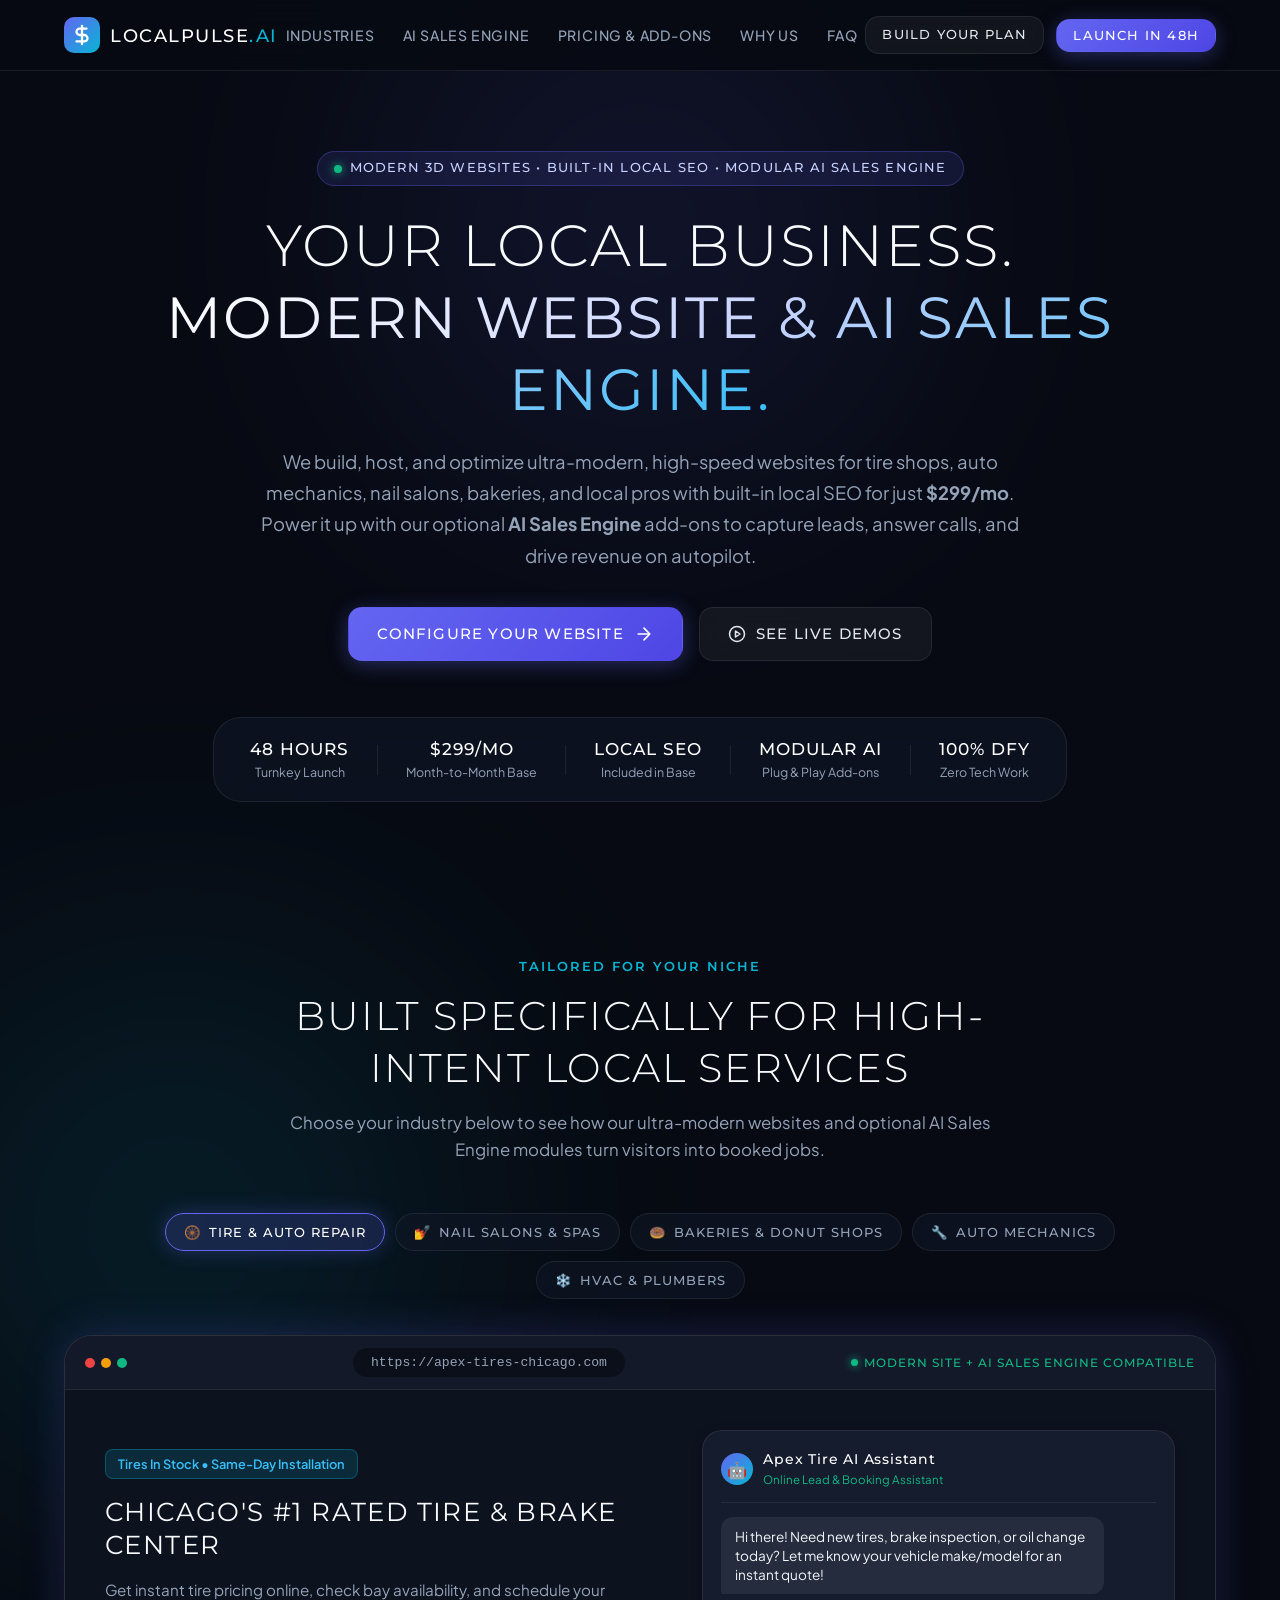
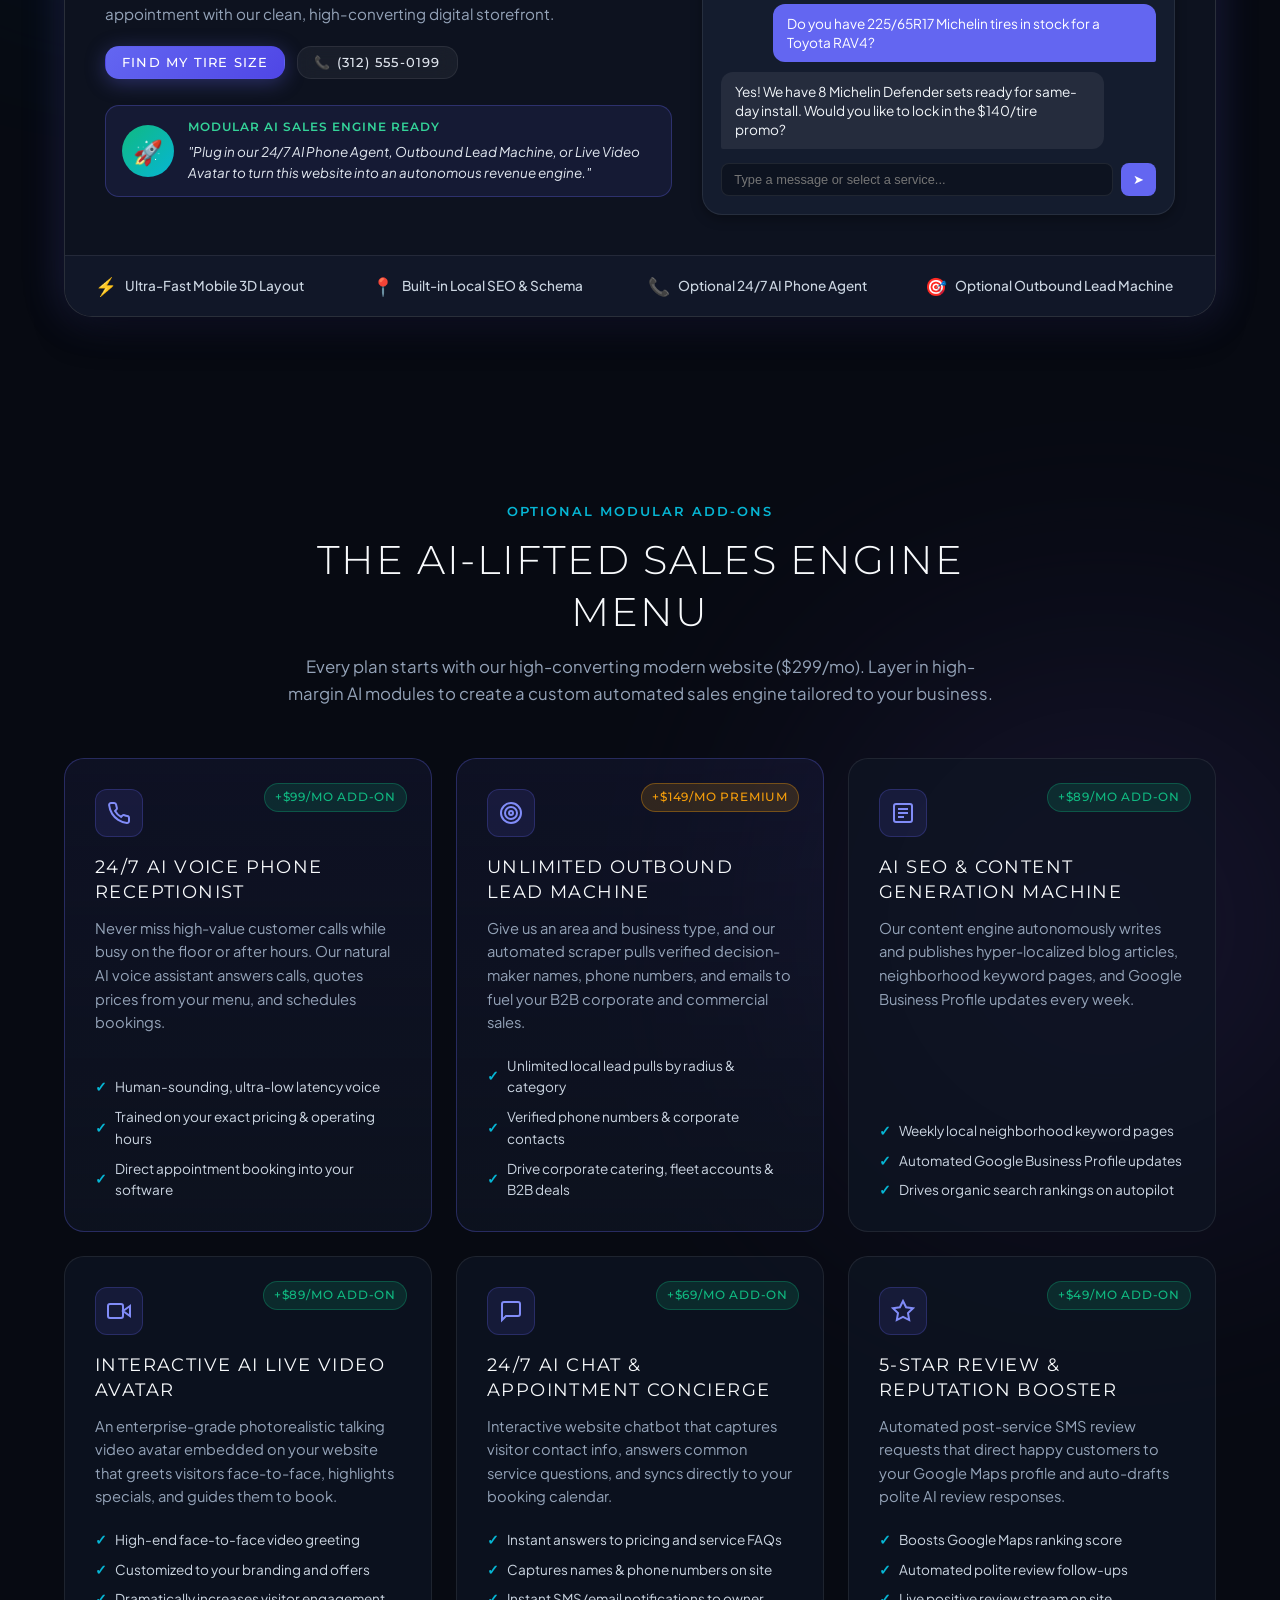
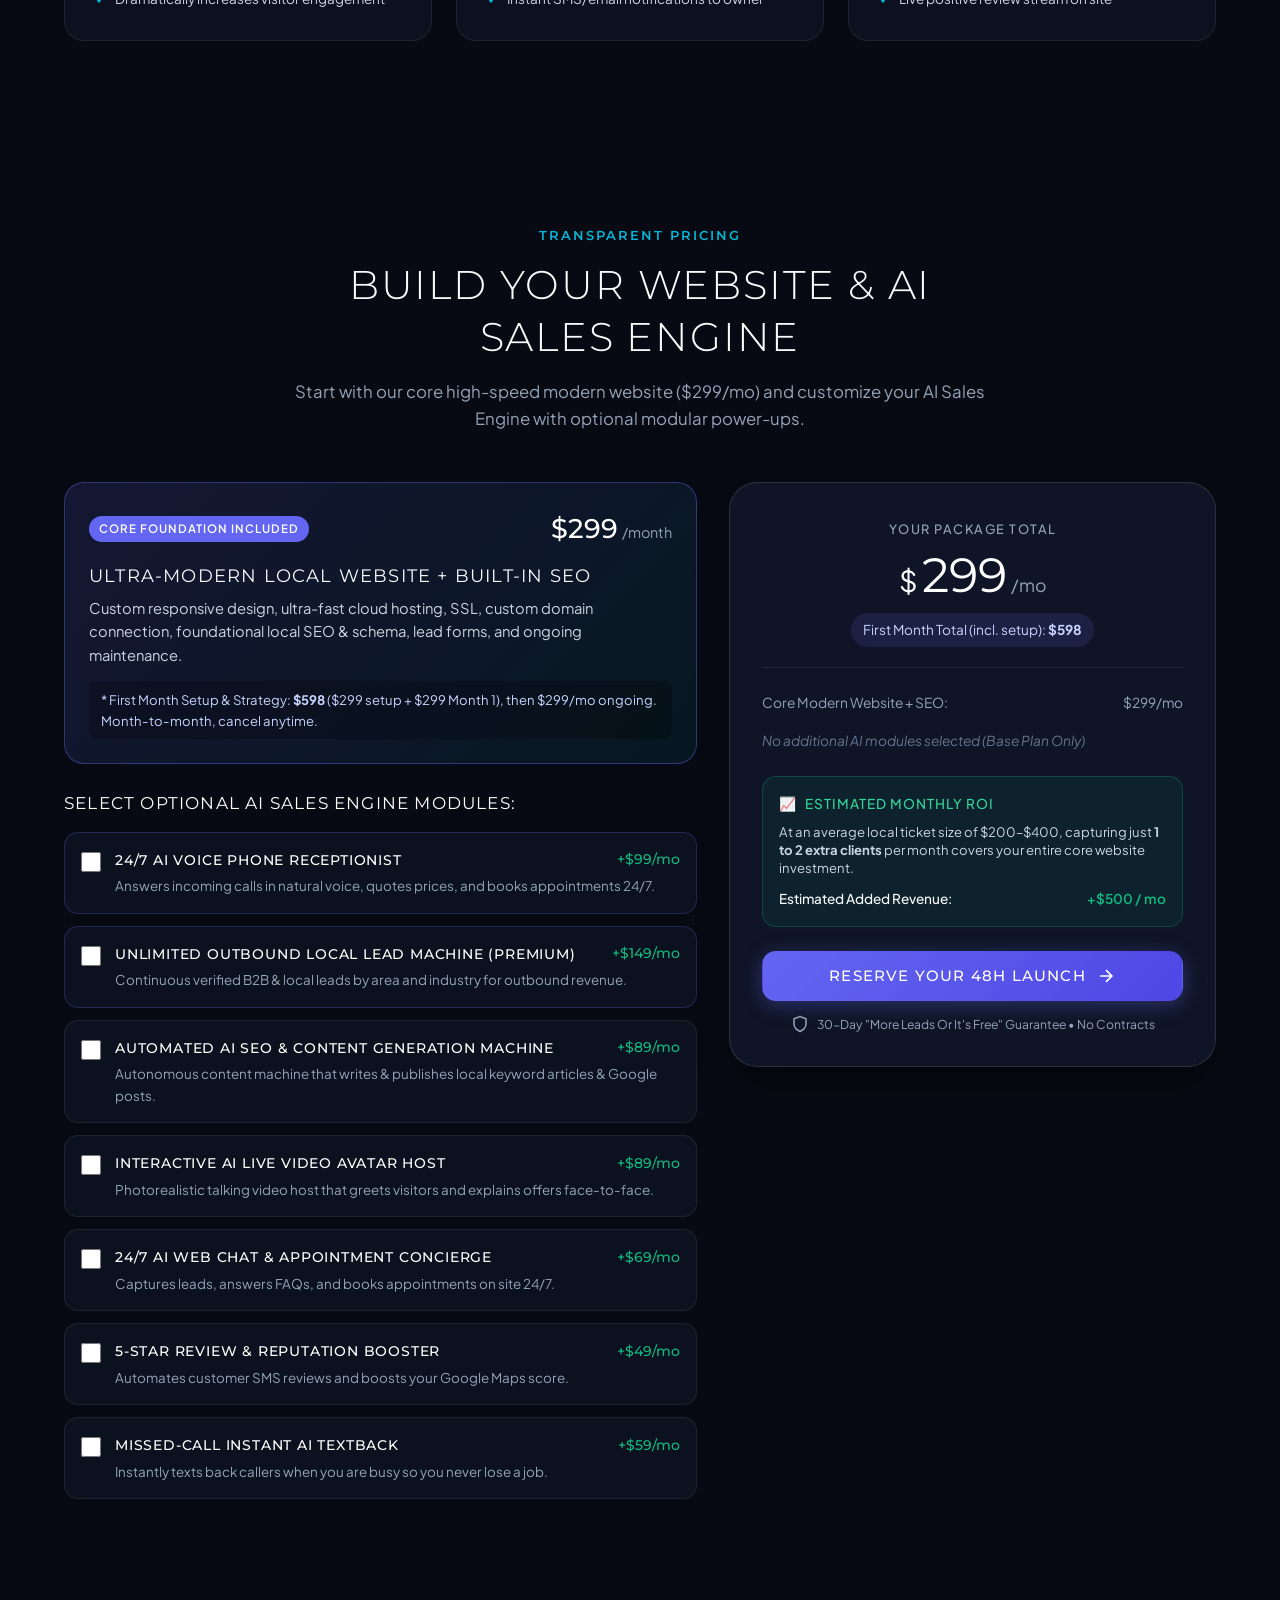
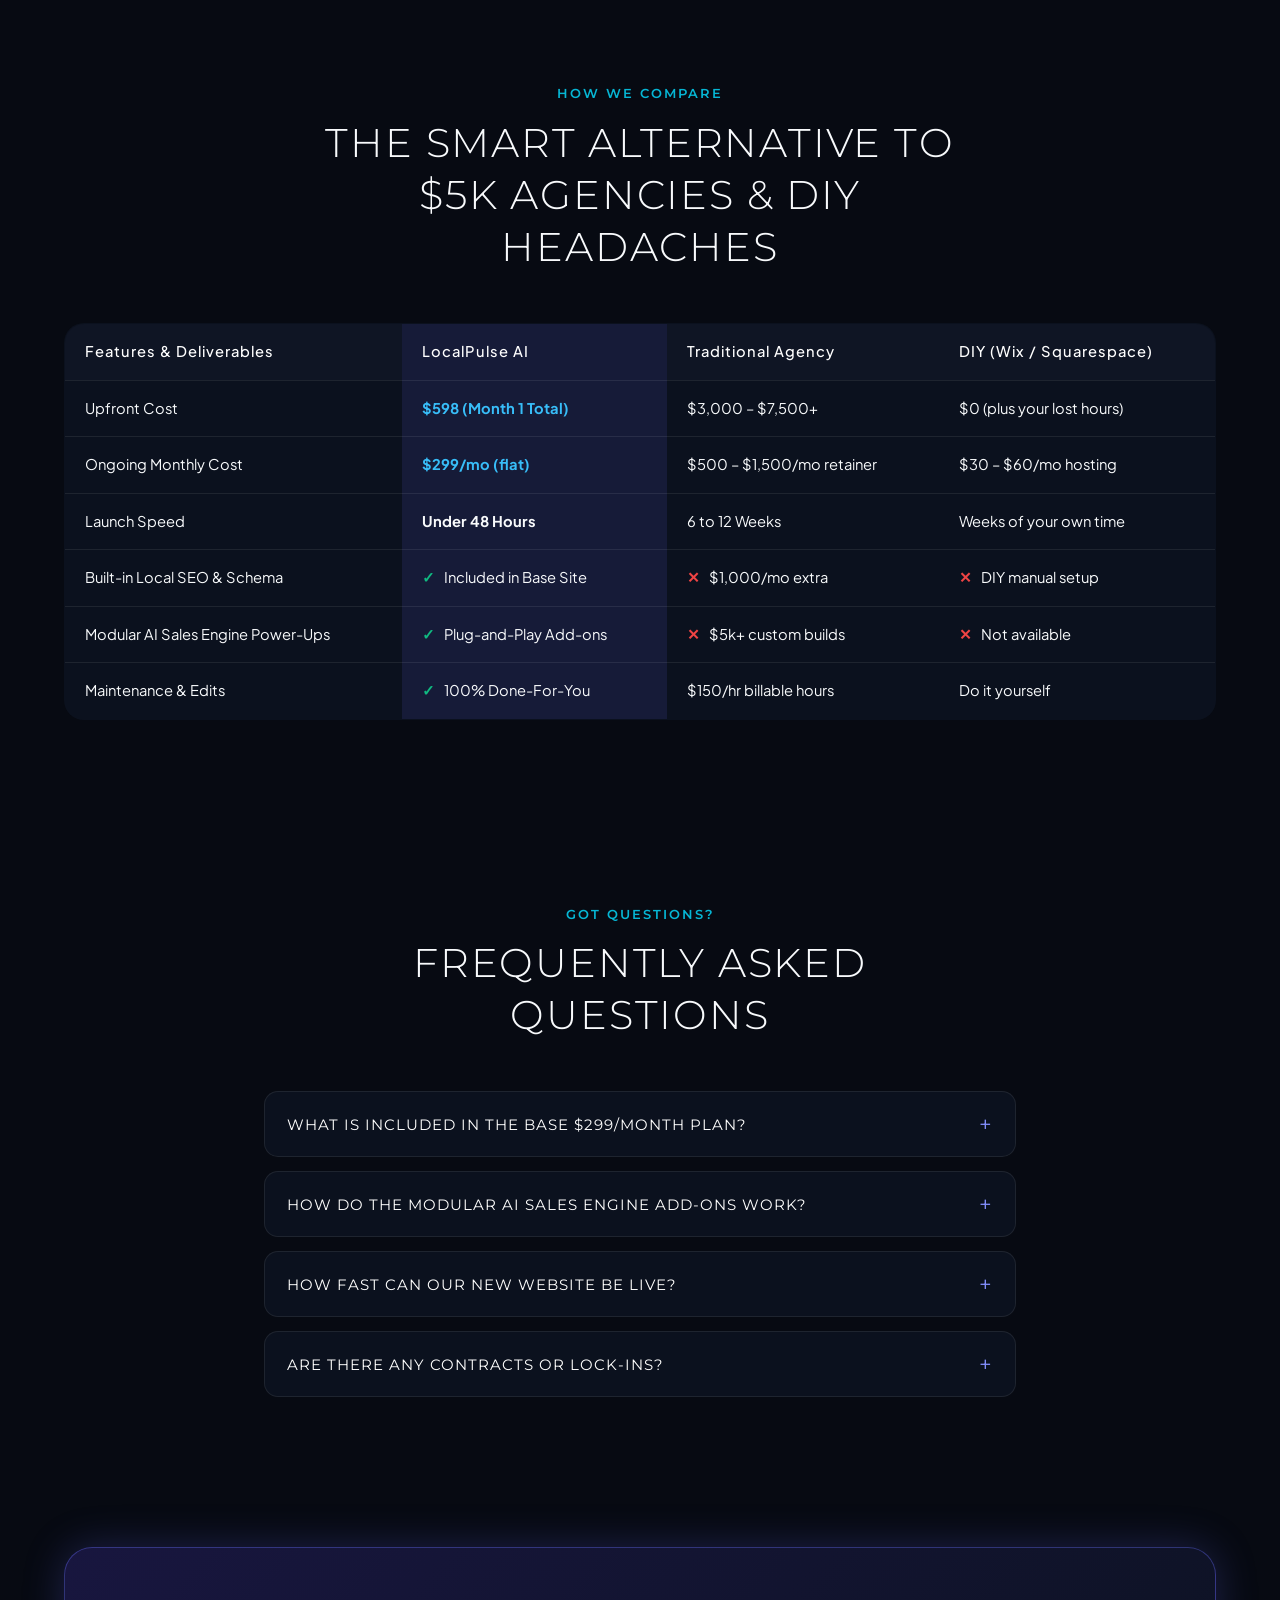
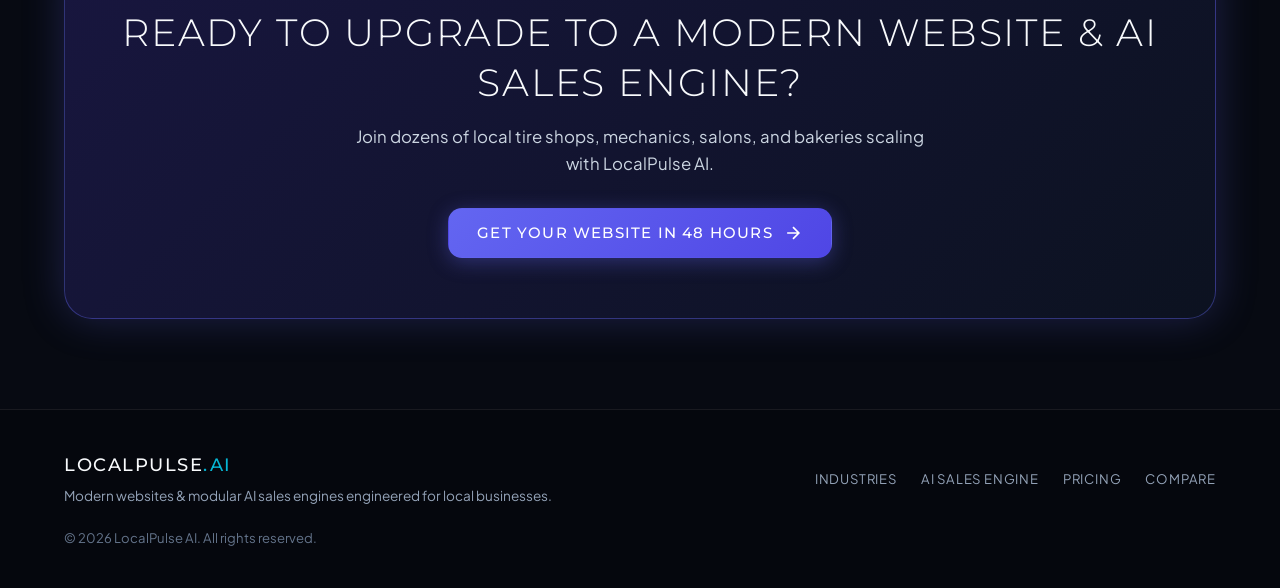
==== commit b841b091: "Refine offer positioning: modern website + local SEO as base  plan and modular AI sales engine as op" ====
--- a/index.html
+++ b/index.html
@@ -3,8 +3,8 @@
 <head>
   <meta charset="UTF-8">
   <meta name="viewport" content="width=device-width, initial-scale=1.0">
-  <title>LocalPulse AI — Done-For-You AI Websites & Growth Machines for Local Businesses</title>
-  <meta name="description" content="Get a custom, high-converting AI website with live AI Video Avatars, 24/7 Voice Phone Agents, Outbound Lead Machines, and Automated SEO Content for local businesses.">
+  <title>LocalPulse AI — Ultra-Modern Local Websites & Modular AI Sales Engines</title>
+  <meta name="description" content="Get a custom, high-converting modern website with built-in local SEO for $299/mo. Upgrade with optional AI Sales Engine add-ons like 24/7 Voice Phone Agents, Outbound Lead Machines, and Automated SEO Content.">
   <link rel="preconnect" href="https://fonts.googleapis.com">
   <link rel="preconnect" href="https://fonts.gstatic.com" crossorigin>
   <link href="https://fonts.googleapis.com/css2?family=Montserrat:wght@300;400;500;600&family=Plus+Jakarta+Sans:wght@300;400;500;600;700&display=swap" rel="stylesheet">
@@ -21,7 +21,7 @@
     <div class="container nav-container">
       <a href="#" class="brand-logo">
         <div class="logo-icon">
-          <svg width="22" height="22" viewBox="0 0 24 24" fill="none" stroke="currentColor" stroke-width="2" stroke-linecap="round" stroke-linejoin="round">
+          <svg width="22" height="22" viewBox="0 0 24 24" fill="none" stroke="currentColor" stroke-width="2.5" stroke-linecap="round" stroke-linejoin="round">
             <path d="M12 2v20M17 5H9.5a3.5 3.5 0 0 0 0 7h5a3.5 3.5 0 0 1 0 7H6"/>
           </svg>
         </div>
@@ -30,7 +30,7 @@
 
       <div class="nav-links">
         <a href="#industries">Industries</a>
-        <a href="#features">AI Super-Skills</a>
+        <a href="#features">AI Sales Engine</a>
         <a href="#calculator">Pricing & Add-ons</a>
         <a href="#comparison">Why Us</a>
         <a href="#faq">FAQ</a>
@@ -48,21 +48,21 @@
     <div class="container hero-content">
       <div class="badge-pill hero-badge">
         <span class="badge-dot"></span>
-        <span>AI Websites • Live Video Avatars • 24/7 Phone Agents • Outbound Leads</span>
+        <span>Modern 3D Websites • Built-in Local SEO • Modular AI Sales Engine</span>
       </div>
 
       <h1 class="hero-title">
         YOUR LOCAL BUSINESS.<br>
-        <span class="gradient-text">POWERED BY 24/7 AI.</span>
+        <span class="gradient-text">MODERN WEBSITE & AI SALES ENGINE.</span>
       </h1>
 
       <p class="hero-subtitle">
-        We build, host, and supercharge high-converting websites for tire shops, auto mechanics, nail salons, bakeries, and local pros. Powered with live talking video avatars, 24/7 phone receptionists, automated SEO content, and unlimited outbound lead engines.
+        We build, host, and optimize ultra-modern, high-speed websites for tire shops, auto mechanics, nail salons, bakeries, and local pros with built-in local SEO for just <strong>$299/mo</strong>. Power it up with our optional <strong>AI Sales Engine</strong> add-ons to capture leads, answer calls, and drive revenue on autopilot.
       </p>
 
       <div class="hero-actions">
         <a href="#calculator" class="btn btn-primary btn-lg pulse-glow">
-          <span>CONFIGURE YOUR AI WEBSITE</span>
+          <span>CONFIGURE YOUR WEBSITE</span>
           <svg width="20" height="20" viewBox="0 0 24 24" fill="none" stroke="currentColor" stroke-width="2" stroke-linecap="round" stroke-linejoin="round"><path d="M5 12h14M12 5l7 7-7 7"/></svg>
         </a>
         <a href="#industries" class="btn btn-secondary btn-lg">
@@ -74,27 +74,27 @@
       <div class="hero-proof">
         <div class="proof-item">
           <span class="proof-val">48 HOURS</span>
-          <span class="proof-lbl">Rapid Launch</span>
+          <span class="proof-lbl">Turnkey Launch</span>
         </div>
         <div class="proof-divider"></div>
         <div class="proof-item">
           <span class="proof-val">$299/MO</span>
-          <span class="proof-lbl">Month-to-Month</span>
+          <span class="proof-lbl">Month-to-Month Base</span>
         </div>
         <div class="proof-divider"></div>
         <div class="proof-item">
-          <span class="proof-val">LIVE AVATAR</span>
-          <span class="proof-lbl">Interactive Video Host</span>
+          <span class="proof-val">LOCAL SEO</span>
+          <span class="proof-lbl">Included in Base</span>
         </div>
         <div class="proof-divider"></div>
         <div class="proof-item">
-          <span class="proof-val">PHONE AGENT</span>
-          <span class="proof-lbl">24/7 Inbound Voice AI</span>
+          <span class="proof-val">MODULAR AI</span>
+          <span class="proof-lbl">Plug & Play Add-ons</span>
         </div>
         <div class="proof-divider"></div>
         <div class="proof-item">
-          <span class="proof-val">LEAD MACHINE</span>
-          <span class="proof-lbl">Unlimited Local Leads</span>
+          <span class="proof-val">100% DFY</span>
+          <span class="proof-lbl">Zero Tech Work</span>
         </div>
       </div>
     </div>
@@ -106,7 +106,7 @@
       <div class="section-header">
         <span class="section-tag">TAILORED FOR YOUR NICHE</span>
         <h2 class="section-title">BUILT SPECIFICALLY FOR HIGH-INTENT LOCAL SERVICES</h2>
-        <p class="section-desc">Choose your industry below to experience our live video avatars, interactive chat, and voice receptionists in action.</p>
+        <p class="section-desc">Choose your industry below to see how our ultra-modern websites and optional AI Sales Engine modules turn visitors into booked jobs.</p>
       </div>
 
       <!-- Industry Tabs -->
@@ -144,7 +144,7 @@
           <div class="mockup-url" id="mockup-url">https://apex-tires-chicago.com</div>
           <div class="mockup-status">
             <span class="status-live"></span>
-            <span>VIDEO AVATAR & PHONE AGENT ACTIVE</span>
+            <span>MODERN SITE + AI SALES ENGINE COMPATIBLE</span>
           </div>
         </div>
 
@@ -152,32 +152,31 @@
           <div class="mockup-hero-preview">
             <div class="preview-badge" id="preview-badge">Tires In Stock • Same-Day Installation</div>
             <h3 class="preview-title" id="preview-title">CHICAGO'S #1 RATED TIRE & BRAKE CENTER</h3>
-            <p class="preview-text" id="preview-text">Get instant tire pricing online, speak directly to our live AI Video Concierge, or call our 24/7 phone assistant for immediate bay reservations.</p>
+            <p class="preview-text" id="preview-text">Get instant tire pricing online, check bay availability, and schedule your appointment with our clean, high-converting digital storefront.</p>
             <div class="preview-ctas">
               <button class="btn btn-primary btn-sm" id="preview-cta-btn">FIND MY TIRE SIZE</button>
-              <button class="btn btn-secondary btn-sm" id="preview-call-btn">📞 CALL (312) 555-0199 (AI AGENT)</button>
-            </div>
-
-            <!-- Video Avatar Floating Badge -->
+              <button class="btn btn-secondary btn-sm" id="preview-call-btn">📞 (312) 555-0199</button>
+            </div>
+
+            <!-- Optional Add-On Badge Box -->
             <div class="avatar-interactive-card">
-              <div class="avatar-video-circle">
-                <div class="avatar-live-pulse"></div>
-                <div class="avatar-graphic">👩‍💼</div>
+              <div class="avatar-video-circle" style="background: linear-gradient(135deg, #10b981, #06b6d4);">
+                <div class="avatar-graphic">🚀</div>
               </div>
               <div class="avatar-text-box">
-                <span class="avatar-badge-tag">🔴 LIVE AI VIDEO AVATAR</span>
-                <p class="avatar-dialogue" id="avatar-dialogue">"Hi! I'm Sarah, your virtual advisor. Click me to see current Michelin tire specials or ask about our free alignment check!"</p>
-              </div>
-            </div>
-          </div>
-
-          <!-- Interactive AI Chat & Phone Simulation widget -->
+                <span class="avatar-badge-tag" style="color: #34d399;">MODULAR AI SALES ENGINE READY</span>
+                <p class="avatar-dialogue" id="avatar-dialogue">"Plug in our 24/7 AI Phone Agent, Outbound Lead Machine, or Live Video Avatar to turn this website into an autonomous revenue engine."</p>
+              </div>
+            </div>
+          </div>
+
+          <!-- Interactive AI Chat & Lead Capture Simulation -->
           <div class="ai-widget-preview">
             <div class="widget-header">
               <div class="widget-avatar">🤖</div>
               <div class="widget-info">
                 <span class="widget-name" id="widget-name">Apex Tire AI Assistant</span>
-                <span class="widget-sub">Chat & 24/7 Phone Sync • Online</span>
+                <span class="widget-sub">Online Lead & Booking Assistant</span>
               </div>
             </div>
             <div class="widget-messages" id="widget-messages">
@@ -188,11 +187,11 @@
                 Do you have 225/65R17 Michelin tires in stock for a Toyota RAV4?
               </div>
               <div class="msg msg-ai" id="widget-msg-3">
-                Yes! We have 8 Michelin Defender sets ready for same-day install. Our 24/7 Phone Agent can also confirm your bay reservation. Shall I lock in the $140/tire promo?
+                Yes! We have 8 Michelin Defender sets ready for same-day install. Would you like to lock in the $140/tire promo?
               </div>
             </div>
             <div class="widget-input-sim">
-              <input type="text" placeholder="Type a message or click to test AI Voice..." disabled>
+              <input type="text" placeholder="Type a message or select a service..." disabled>
               <button class="widget-send-btn">➤</button>
             </div>
           </div>
@@ -200,93 +199,93 @@
 
         <div class="mockup-features-strip" id="mockup-features">
           <div class="strip-item">
-            <span class="strip-icon">🎥</span>
-            <span class="strip-txt" id="strip-f1">Live Talking Video Avatar</span>
+            <span class="strip-icon">⚡</span>
+            <span class="strip-txt" id="strip-f1">Ultra-Fast Mobile 3D Layout</span>
+          </div>
+          <div class="strip-item">
+            <span class="strip-icon">📍</span>
+            <span class="strip-txt" id="strip-f2">Built-in Local SEO & Schema</span>
           </div>
           <div class="strip-item">
             <span class="strip-icon">📞</span>
-            <span class="strip-txt" id="strip-f2">24/7 Inbound Phone Receptionist</span>
+            <span class="strip-txt" id="strip-f3">Optional 24/7 AI Phone Agent</span>
           </div>
           <div class="strip-item">
             <span class="strip-icon">🎯</span>
-            <span class="strip-txt" id="strip-f3">Outbound B2B Lead Machine</span>
-          </div>
-          <div class="strip-item">
-            <span class="strip-icon">✍️</span>
-            <span class="strip-txt" id="strip-f4">Autonomous SEO Content Generator</span>
+            <span class="strip-txt" id="strip-f4">Optional Outbound Lead Machine</span>
           </div>
         </div>
       </div>
     </div>
   </section>
 
-  <!-- Modular AI Add-ons Showcase -->
+  <!-- Modular AI Sales Engine Showcase -->
   <section class="section" id="features">
     <div class="container">
       <div class="section-header">
-        <span class="section-tag">MODULAR AI ENHANCEMENTS</span>
-        <h2 class="section-title">THE ULTIMATE LOCAL REVENUE & AUTOMATION SUITE</h2>
-        <p class="section-desc">Pick and choose high-impact AI super-skills that convert visitors, answer phones, generate leads, and dominate local search.</p>
+        <span class="section-tag">OPTIONAL MODULAR ADD-ONS</span>
+        <h2 class="section-title">THE AI-LIFTED SALES ENGINE MENU</h2>
+        <p class="section-desc">Every plan starts with our high-converting modern website ($299/mo). Layer in high-margin AI modules to create a custom automated sales engine tailored to your business.</p>
       </div>
 
       <div class="features-grid">
-        <!-- Feature 1: Live Video Avatar -->
-        <div class="feature-card highlight-card">
-          <div class="feature-icon-box">
-            <svg width="24" height="24" viewBox="0 0 24 24" fill="none" stroke="currentColor" stroke-width="2"><polygon points="23 7 16 12 23 17 23 7"/><rect x="1" y="5" width="15" height="14" rx="2" ry="2"/></svg>
-          </div>
-          <div class="feature-badge">+$89/MO ADD-ON</div>
-          <h3 class="feature-name">INTERACTIVE AI LIVE VIDEO AVATAR</h3>
-          <p class="feature-desc">A photorealistic, customized video host greets every website visitor face-to-face, introduces your offers, answers questions, and guides customers directly to book.</p>
-          <ul class="feature-bullets">
-            <li>Instant 3x boost in visitor engagement</li>
-            <li>Customized to your shop's branding & voice</li>
-            <li>Greets mobile & desktop visitors seamlessly</li>
-          </ul>
-        </div>
-
-        <!-- Feature 2: 24/7 Phone Agent -->
+        <!-- Feature 1: 24/7 Phone Agent -->
         <div class="feature-card highlight-card">
           <div class="feature-icon-box">
             <svg width="24" height="24" viewBox="0 0 24 24" fill="none" stroke="currentColor" stroke-width="2"><path d="M22 16.92v3a2 2 0 0 1-2.18 2 19.79 19.79 0 0 1-8.63-3.07 19.5 19.5 0 0 1-6-6 19.79 19.79 0 0 1-3.07-8.67A2 2 0 0 1 4.11 2h3a2 2 0 0 1 2 1.72 12.84 12.84 0 0 0 .7 2.81 2 2 0 0 1-.45 2.11L8.09 9.91a16 16 0 0 0 6 6l1.27-1.27a2 2 0 0 1 2.11-.45 12.84 12.84 0 0 0 2.81.7A2 2 0 0 1 22 16.92z"/></svg>
           </div>
           <div class="feature-badge">+$99/MO ADD-ON</div>
           <h3 class="feature-name">24/7 AI VOICE PHONE RECEPTIONIST</h3>
-          <p class="feature-desc">Never miss a customer call while working in the shop or after hours. Our natural AI voice assistant answers calls, answers FAQs, takes messages, and books calendar slots.</p>
+          <p class="feature-desc">Never miss high-value customer calls while busy on the floor or after hours. Our natural AI voice assistant answers calls, quotes prices from your menu, and schedules bookings.</p>
           <ul class="feature-bullets">
-            <li>Human-like, ultra-low latency voice responses</li>
+            <li>Human-sounding, ultra-low latency voice</li>
             <li>Trained on your exact pricing & operating hours</li>
             <li>Direct appointment booking into your software</li>
           </ul>
         </div>
 
-        <!-- Feature 3: Outbound Lead Machine -->
+        <!-- Feature 2: Outbound Lead Machine -->
         <div class="feature-card highlight-card">
           <div class="feature-icon-box">
             <svg width="24" height="24" viewBox="0 0 24 24" fill="none" stroke="currentColor" stroke-width="2"><circle cx="12" cy="12" r="10"/><circle cx="12" cy="12" r="6"/><circle cx="12" cy="12" r="2"/></svg>
           </div>
           <div class="feature-badge premium-badge">+$149/MO PREMIUM</div>
           <h3 class="feature-name">UNLIMITED OUTBOUND LEAD MACHINE</h3>
-          <p class="feature-desc">Tell us your city and target customer/business type, and our lead engine continuously extracts verified names, phone numbers, emails, and addresses for your outbound outreach.</p>
+          <p class="feature-desc">Give us an area and business type, and our automated scraper pulls verified decision-maker names, phone numbers, and emails to fuel your B2B corporate and commercial sales.</p>
           <ul class="feature-bullets">
             <li>Unlimited local lead pulls by radius & category</li>
-            <li>Verified phone numbers & decision-maker contacts</li>
-            <li>Fuel your B2B corporate catering, fleet accounts & sales</li>
+            <li>Verified phone numbers & corporate contacts</li>
+            <li>Drive corporate catering, fleet accounts & B2B deals</li>
           </ul>
         </div>
 
-        <!-- Feature 4: Automated SEO & Content Machine -->
+        <!-- Feature 3: Automated SEO & Content Machine -->
         <div class="feature-card">
           <div class="feature-icon-box">
             <svg width="24" height="24" viewBox="0 0 24 24" fill="none" stroke="currentColor" stroke-width="2"><rect x="3" y="3" width="18" height="18" rx="2"/><path d="M7 8h10M7 12h10M7 16h6"/></svg>
           </div>
           <div class="feature-badge">+$89/MO ADD-ON</div>
           <h3 class="feature-name">AI SEO & CONTENT GENERATION MACHINE</h3>
-          <p class="feature-desc">Our content engine automatically writes, optimizes, and publishes hyper-localized blog articles, seasonal service guides, and Google profile updates on autopilot.</p>
+          <p class="feature-desc">Our content engine autonomously writes and publishes hyper-localized blog articles, neighborhood keyword pages, and Google Business Profile updates every week.</p>
           <ul class="feature-bullets">
             <li>Weekly local neighborhood keyword pages</li>
             <li>Automated Google Business Profile updates</li>
-            <li>High search authority and organic traffic growth</li>
+            <li>Drives organic search rankings on autopilot</li>
+          </ul>
+        </div>
+
+        <!-- Feature 4: Live Video Avatar -->
+        <div class="feature-card">
+          <div class="feature-icon-box">
+            <svg width="24" height="24" viewBox="0 0 24 24" fill="none" stroke="currentColor" stroke-width="2"><polygon points="23 7 16 12 23 17 23 7"/><rect x="1" y="5" width="15" height="14" rx="2" ry="2"/></svg>
+          </div>
+          <div class="feature-badge">+$89/MO ADD-ON</div>
+          <h3 class="feature-name">INTERACTIVE AI LIVE VIDEO AVATAR</h3>
+          <p class="feature-desc">An enterprise-grade photorealistic talking video avatar embedded on your website that greets visitors face-to-face, highlights specials, and guides them to book.</p>
+          <ul class="feature-bullets">
+            <li>High-end face-to-face video greeting</li>
+            <li>Customized to your branding and offers</li>
+            <li>Dramatically increases visitor engagement</li>
           </ul>
         </div>
 
@@ -297,11 +296,11 @@
           </div>
           <div class="feature-badge">+$69/MO ADD-ON</div>
           <h3 class="feature-name">24/7 AI CHAT & APPOINTMENT CONCIERGE</h3>
-          <p class="feature-desc">Interactive website chatbot that captures visitor contact info, answers questions, handles common objections, and syncs directly to your calendar.</p>
+          <p class="feature-desc">Interactive website chatbot that captures visitor contact info, answers common service questions, and syncs directly to your booking calendar.</p>
           <ul class="feature-bullets">
-            <li>Instant answers to service questions</li>
+            <li>Instant answers to pricing and service FAQs</li>
             <li>Captures names & phone numbers on site</li>
-            <li>Instant email/SMS notification to owner</li>
+            <li>Instant SMS/email notifications to owner</li>
           </ul>
         </div>
 
@@ -312,7 +311,7 @@
           </div>
           <div class="feature-badge">+$49/MO ADD-ON</div>
           <h3 class="feature-name">5-STAR REVIEW & REPUTATION BOOSTER</h3>
-          <p class="feature-desc">Automated post-service SMS review requests that direct happy customers to your Google Maps listing and automatically drafts polite AI responses to new reviews.</p>
+          <p class="feature-desc">Automated post-service SMS review requests that direct happy customers to your Google Maps profile and auto-drafts polite AI review responses.</p>
           <ul class="feature-bullets">
             <li>Boosts Google Maps ranking score</li>
             <li>Automated polite review follow-ups</li>
@@ -328,8 +327,8 @@
     <div class="container">
       <div class="section-header">
         <span class="section-tag">TRANSPARENT PRICING</span>
-        <h2 class="section-title">BUILD YOUR CUSTOM AI GROWTH PACKAGE</h2>
-        <p class="section-desc">Select the AI capabilities you need. Start with our core high-converting site and toggle add-ons at will.</p>
+        <h2 class="section-title">BUILD YOUR WEBSITE & AI SALES ENGINE</h2>
+        <p class="section-desc">Start with our core high-speed modern website ($299/mo) and customize your AI Sales Engine with optional modular power-ups.</p>
       </div>
 
       <div class="calc-wrapper">
@@ -344,58 +343,58 @@
                 <span class="price-cycle">/month</span>
               </div>
             </div>
-            <h4 class="base-title">COMPLETE TURNKEY AI WEBSITE</h4>
-            <p class="base-desc">Custom responsive design, ultra-fast cloud hosting, SSL, domain connection, ongoing maintenance, and mobile conversion optimization.</p>
+            <h4 class="base-title">ULTRA-MODERN LOCAL WEBSITE + BUILT-IN SEO</h4>
+            <p class="base-desc">Custom responsive design, ultra-fast cloud hosting, SSL, custom domain connection, foundational local SEO & schema, lead forms, and ongoing maintenance.</p>
             <div class="base-note">
-              <span>* First Month Setup & Strategy: <strong>$598</strong> ($299 setup + $299 Month 1), then $299/mo ongoing. Cancel anytime.</span>
-            </div>
-          </div>
-
-          <h4 class="addons-heading">SELECT YOUR AI POWER ADD-ONS:</h4>
+              <span>* First Month Setup & Strategy: <strong>$598</strong> ($299 setup + $299 Month 1), then $299/mo ongoing. Month-to-month, cancel anytime.</span>
+            </div>
+          </div>
+
+          <h4 class="addons-heading">SELECT OPTIONAL AI SALES ENGINE MODULES:</h4>
 
           <!-- Addon Checklist -->
           <div class="addon-list">
             <label class="addon-item highlight-addon">
-              <input type="checkbox" class="addon-checkbox" data-name="Interactive AI Live Video Avatar" data-price="89" checked>
-              <div class="addon-info">
-                <div class="addon-top">
-                  <span class="addon-name">Interactive AI Live Video Avatar Host</span>
-                  <span class="addon-cost">+$89/mo</span>
-                </div>
-                <p class="addon-sub">Photorealistic video host that greets visitors and explains offers face-to-face.</p>
-              </div>
-            </label>
-
-            <label class="addon-item highlight-addon">
-              <input type="checkbox" class="addon-checkbox" data-name="24/7 AI Voice Phone Receptionist" data-price="99" checked>
+              <input type="checkbox" class="addon-checkbox" data-name="24/7 AI Voice Phone Receptionist" data-price="99">
               <div class="addon-info">
                 <div class="addon-top">
                   <span class="addon-name">24/7 AI Voice Phone Receptionist</span>
                   <span class="addon-cost">+$99/mo</span>
                 </div>
-                <p class="addon-sub">Answers incoming calls 24/7 in natural voice, answers FAQs & books appointments.</p>
+                <p class="addon-sub">Answers incoming calls in natural voice, quotes prices, and books appointments 24/7.</p>
               </div>
             </label>
 
             <label class="addon-item highlight-addon">
-              <input type="checkbox" class="addon-checkbox" data-name="Unlimited Outbound Lead Machine" data-price="149" checked>
+              <input type="checkbox" class="addon-checkbox" data-name="Unlimited Outbound Lead Machine" data-price="149">
               <div class="addon-info">
                 <div class="addon-top">
                   <span class="addon-name">Unlimited Outbound Local Lead Machine (Premium)</span>
                   <span class="addon-cost">+$149/mo</span>
                 </div>
-                <p class="addon-sub">Continuous verified B2B & local leads by area and industry for outbound sales.</p>
+                <p class="addon-sub">Continuous verified B2B & local leads by area and industry for outbound revenue.</p>
               </div>
             </label>
 
             <label class="addon-item">
-              <input type="checkbox" class="addon-checkbox" data-name="Automated AI SEO & Content Machine" data-price="89" checked>
+              <input type="checkbox" class="addon-checkbox" data-name="Automated AI SEO & Content Machine" data-price="89">
               <div class="addon-info">
                 <div class="addon-top">
                   <span class="addon-name">Automated AI SEO & Content Generation Machine</span>
                   <span class="addon-cost">+$89/mo</span>
                 </div>
                 <p class="addon-sub">Autonomous content machine that writes & publishes local keyword articles & Google posts.</p>
+              </div>
+            </label>
+
+            <label class="addon-item">
+              <input type="checkbox" class="addon-checkbox" data-name="Interactive AI Live Video Avatar" data-price="89">
+              <div class="addon-info">
+                <div class="addon-top">
+                  <span class="addon-name">Interactive AI Live Video Avatar Host</span>
+                  <span class="addon-cost">+$89/mo</span>
+                </div>
+                <p class="addon-sub">Photorealistic talking video host that greets visitors and explains offers face-to-face.</p>
               </div>
             </label>
 
@@ -440,21 +439,21 @@
             <span class="summary-label">YOUR PACKAGE TOTAL</span>
             <div class="summary-monthly">
               <span class="summary-currency">$</span>
-              <span class="summary-val" id="monthly-total">725</span>
+              <span class="summary-val" id="monthly-total">299</span>
               <span class="summary-period">/mo</span>
             </div>
             <div class="summary-m1">
-              <span>First Month Total (incl. setup): <strong id="first-month-total">$1,024</strong></span>
+              <span>First Month Total (incl. setup): <strong id="first-month-total">$598</strong></span>
             </div>
           </div>
 
           <div class="summary-breakdown">
             <div class="breakdown-row">
-              <span>Core Turnkey AI Website:</span>
+              <span>Core Modern Website + SEO:</span>
               <span>$299/mo</span>
             </div>
             <div id="selected-addons-list">
-              <!-- Dynamically populated -->
+              <div class="breakdown-row" style="color:#64748b;"><em>No additional AI modules selected</em></div>
             </div>
           </div>
 
@@ -463,10 +462,10 @@
               <span class="roi-icon">📈</span>
               <span class="roi-title">ESTIMATED MONTHLY ROI</span>
             </div>
-            <p class="roi-text">With AI Video Avatar engagement, 24/7 phone call capture, and outbound lead generation, closing just <strong>4 to 6 additional clients</strong> per month produces an immediate 5x–10x return.</p>
+            <p class="roi-text">At an average local ticket size of $200–$400, capturing just <strong>1 to 2 extra clients</strong> per month covers your entire core website investment.</p>
             <div class="roi-stat">
               <span>Estimated Added Revenue:</span>
-              <span class="roi-stat-val" id="roi-val">+$4,800 / mo</span>
+              <span class="roi-stat-val" id="roi-val">+$1,800 / mo</span>
             </div>
           </div>
 
@@ -522,28 +521,22 @@
               <td>Weeks of your own time</td>
             </tr>
             <tr>
-              <td>Interactive Live Video Avatar</td>
-              <td class="col-highlight"><span class="check-mark">✓</span> Built-in & Customized</td>
-              <td><span class="cross-mark">✕</span> $2,500+ video shoot</td>
+              <td>Built-in Local SEO & Schema</td>
+              <td class="col-highlight"><span class="check-mark">✓</span> Included in Base Site</td>
+              <td><span class="cross-mark">✕</span> $1,000/mo extra</td>
+              <td><span class="cross-mark">✕</span> DIY manual setup</td>
+            </tr>
+            <tr>
+              <td>Modular AI Sales Engine Power-Ups</td>
+              <td class="col-highlight"><span class="check-mark">✓</span> Plug-and-Play Add-ons</td>
+              <td><span class="cross-mark">✕</span> $5k+ custom builds</td>
               <td><span class="cross-mark">✕</span> Not available</td>
             </tr>
             <tr>
-              <td>24/7 AI Voice Phone Receptionist</td>
-              <td class="col-highlight"><span class="check-mark">✓</span> Answers Phone & Books</td>
-              <td><span class="cross-mark">✕</span> Hire $3,000/mo staff</td>
-              <td><span class="cross-mark">✕</span> None</td>
-            </tr>
-            <tr>
-              <td>Unlimited Outbound Lead Machine</td>
-              <td class="col-highlight"><span class="check-mark">✓</span> Continuous Lead Scraper</td>
-              <td><span class="cross-mark">✕</span> $1,500/mo lead gen fee</td>
-              <td><span class="cross-mark">✕</span> None</td>
-            </tr>
-            <tr>
-              <td>Automated SEO & Content Machine</td>
-              <td class="col-highlight"><span class="check-mark">✓</span> Automated Local Posts</td>
-              <td><span class="cross-mark">✕</span> $1,000/mo extra</td>
-              <td><span class="cross-mark">✕</span> DIY manual blogging</td>
+              <td>Maintenance & Edits</td>
+              <td class="col-highlight"><span class="check-mark">✓</span> 100% Done-For-You</td>
+              <td>$150/hr billable hours</td>
+              <td>Do it yourself</td>
             </tr>
           </tbody>
         </table>
@@ -562,41 +555,41 @@
       <div class="faq-accordion">
         <div class="faq-item">
           <button class="faq-question">
-            <span>HOW DOES THE INTERACTIVE AI LIVE VIDEO AVATAR WORK ON MY SITE?</span>
+            <span>WHAT IS INCLUDED IN THE BASE $299/MONTH PLAN?</span>
             <span class="faq-icon">+</span>
           </button>
           <div class="faq-answer">
-            <p>Our video avatar is an interactive, photorealistic AI spokesperson embedded directly on your website. When visitors land on your page, the avatar introduces your business, highlights your current specials (like $50 off brake service or $10 off manicure sets), and invites them to book or call immediately.</p>
+            <p>The base plan includes your complete, ultra-modern custom website with built-in local SEO, schema markup, mobile conversion optimization, click-to-call, lead capture forms, ultra-fast hosting, SSL security, domain mapping, and ongoing content/pricing maintenance. It gives you a world-class digital storefront in 48 hours for a fraction of agency costs.</p>
           </div>
         </div>
 
         <div class="faq-item">
           <button class="faq-question">
-            <span>HOW DOES THE 24/7 AI PHONE AGENT ANSWER OUR INBOUND CALLS?</span>
+            <span>HOW DO THE MODULAR AI SALES ENGINE ADD-ONS WORK?</span>
             <span class="faq-icon">+</span>
           </button>
           <div class="faq-answer">
-            <p>We provide a dedicated business phone number (or forward your existing line). When customers call, our AI voice agent answers with natural human conversation, answers questions about pricing and services, captures caller information, and books appointments right into your scheduling calendar.</p>
+            <p>You can customize your website into an automated sales machine by adding optional AI modules—such as our 24/7 AI Voice Phone Receptionist, Unlimited Outbound Lead Machine, Autonomous SEO Content Generator, or Live Video Avatar. You only pay for what you want, and you can add or remove modules at any time.</p>
           </div>
         </div>
 
         <div class="faq-item">
           <button class="faq-question">
-            <span>HOW DOES THE UNLIMITED OUTBOUND LEAD MACHINE WORK?</span>
+            <span>HOW FAST CAN OUR NEW WEBSITE BE LIVE?</span>
             <span class="faq-icon">+</span>
           </button>
           <div class="faq-answer">
-            <p>You tell us what type of customers or local businesses you want to target and your geographic area (e.g., local fleet companies for an auto shop, corporate offices for a donut catering business, or local events for a nail salon). Our automated lead engine continuously compiles verified decision-maker names, phone numbers, and emails so you always have a fresh outbound pipeline.</p>
+            <p>We launch your complete, fully functional website within 48 hours of onboarding. All we need is your business name, address, service menu, and hours. We handle 100% of the build, SEO setup, and hosting.</p>
           </div>
         </div>
 
         <div class="faq-item">
           <button class="faq-question">
-            <span>HOW FAST CAN WE BE LIVE WITH ALL AI ENHANCEMENTS?</span>
+            <span>ARE THERE ANY CONTRACTS OR LOCK-INS?</span>
             <span class="faq-icon">+</span>
           </button>
           <div class="faq-answer">
-            <p>We launch your complete website and all selected AI enhancements within 48 hours of your 5-minute onboarding submission. Zero technical work required from you.</p>
+            <p>None. Everything is month-to-month. Plus, you are covered by our 30-day "More Leads Or It's Free" guarantee.</p>
           </div>
         </div>
       </div>
@@ -607,10 +600,10 @@
   <section class="cta-banner">
     <div class="container">
       <div class="banner-card">
-        <h2 class="banner-title">READY TO TURN YOUR STOREFRONT INTO AN AI LEAD MACHINE?</h2>
+        <h2 class="banner-title">READY TO UPGRADE TO A MODERN WEBSITE & AI SALES ENGINE?</h2>
         <p class="banner-sub">Join dozens of local tire shops, mechanics, salons, and bakeries scaling with LocalPulse AI.</p>
         <button class="btn btn-primary btn-lg pulse-glow" id="bottom-launch-btn">
-          <span>GET YOUR AI WEBSITE IN 48 HOURS</span>
+          <span>GET YOUR WEBSITE IN 48 HOURS</span>
           <svg width="20" height="20" viewBox="0 0 24 24" fill="none" stroke="currentColor" stroke-width="2"><path d="M5 12h14M12 5l7 7-7 7"/></svg>
         </button>
       </div>
@@ -622,11 +615,11 @@
     <div class="container footer-container">
       <div class="footer-brand">
         <span class="brand-name">LOCALPULSE<span class="brand-highlight">.AI</span></span>
-        <p class="footer-tagline">AI-powered websites engineered to grow local businesses.</p>
+        <p class="footer-tagline">Modern websites & modular AI sales engines engineered for local businesses.</p>
       </div>
       <div class="footer-links">
         <a href="#industries">Industries</a>
-        <a href="#features">AI Super-Skills</a>
+        <a href="#features">AI Sales Engine</a>
         <a href="#calculator">Pricing</a>
         <a href="#comparison">Compare</a>
       </div>
@@ -642,7 +635,7 @@
       <button class="modal-close" id="modal-close-btn">&times;</button>
       <div class="modal-header">
         <div class="badge-pill">48-HOUR RAPID LAUNCH</div>
-        <h3 class="modal-title">GET YOUR AI WEBSITE STARTED</h3>
+        <h3 class="modal-title">GET YOUR WEBSITE STARTED</h3>
         <p class="modal-subtitle">Tell us about your local business and we'll generate your live preview.</p>
       </div>
 
@@ -689,7 +682,7 @@
         <div class="modal-summary-box">
           <div class="modal-summary-row">
             <span>Selected Monthly Plan:</span>
-            <strong id="modal-plan-total">$725/mo</strong>
+            <strong id="modal-plan-total">$299/mo</strong>
           </div>
           <span class="modal-guarantee">✓ 30-Day Risk-Free Guarantee • No Contract Lock-in</span>
         </div>
@@ -703,7 +696,7 @@
       <div class="modal-success" id="modal-success" style="display: none;">
         <div class="success-icon">🎉</div>
         <h3>YOU'RE ALL SET!</h3>
-        <p>We received your business details. Our team & AI generator are assembling your custom website preview with live Video Avatar & 24/7 Phone Agent now. We will text and email your private preview link within 24–48 hours!</p>
+        <p>We received your business details. Our team is assembling your modern website preview now. We will text and email your private preview link within 24–48 hours!</p>
         <button class="btn btn-secondary btn-block" id="success-close-btn">CLOSE WINDOW</button>
       </div>
     </div>
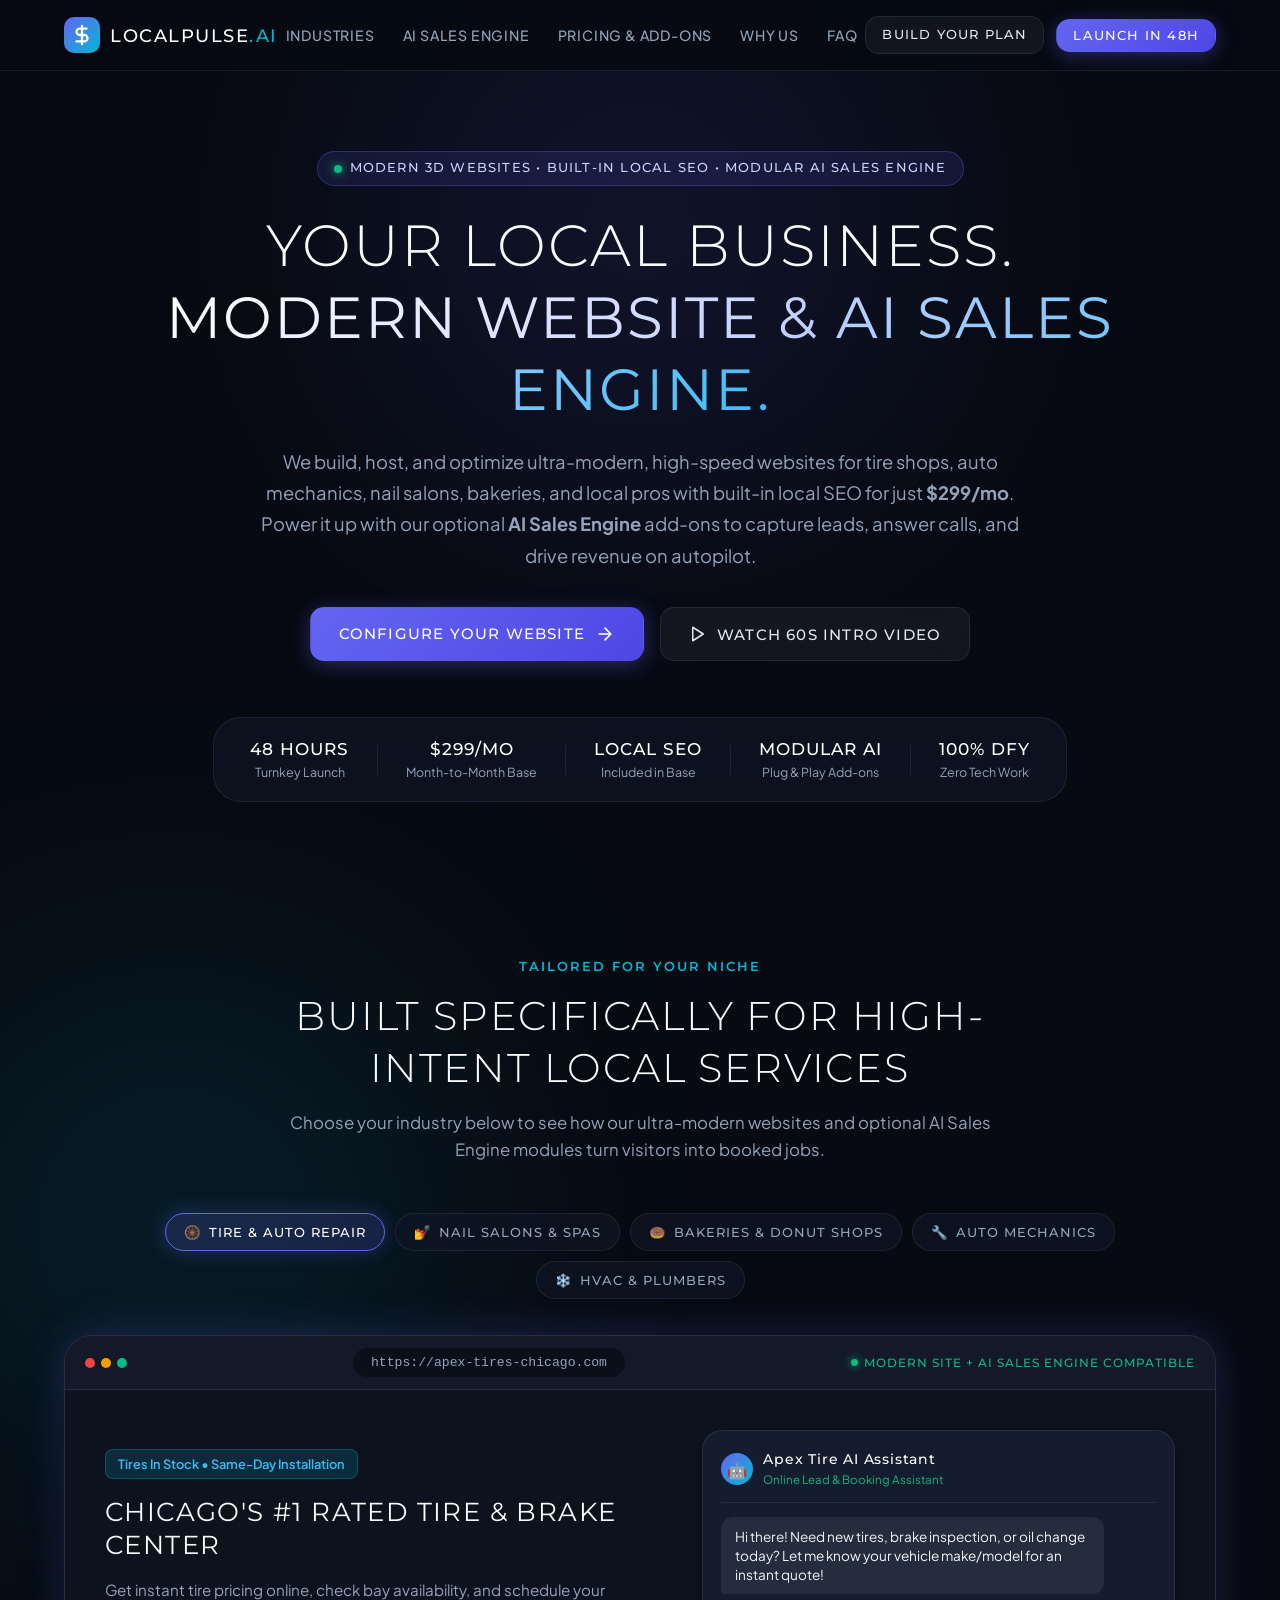
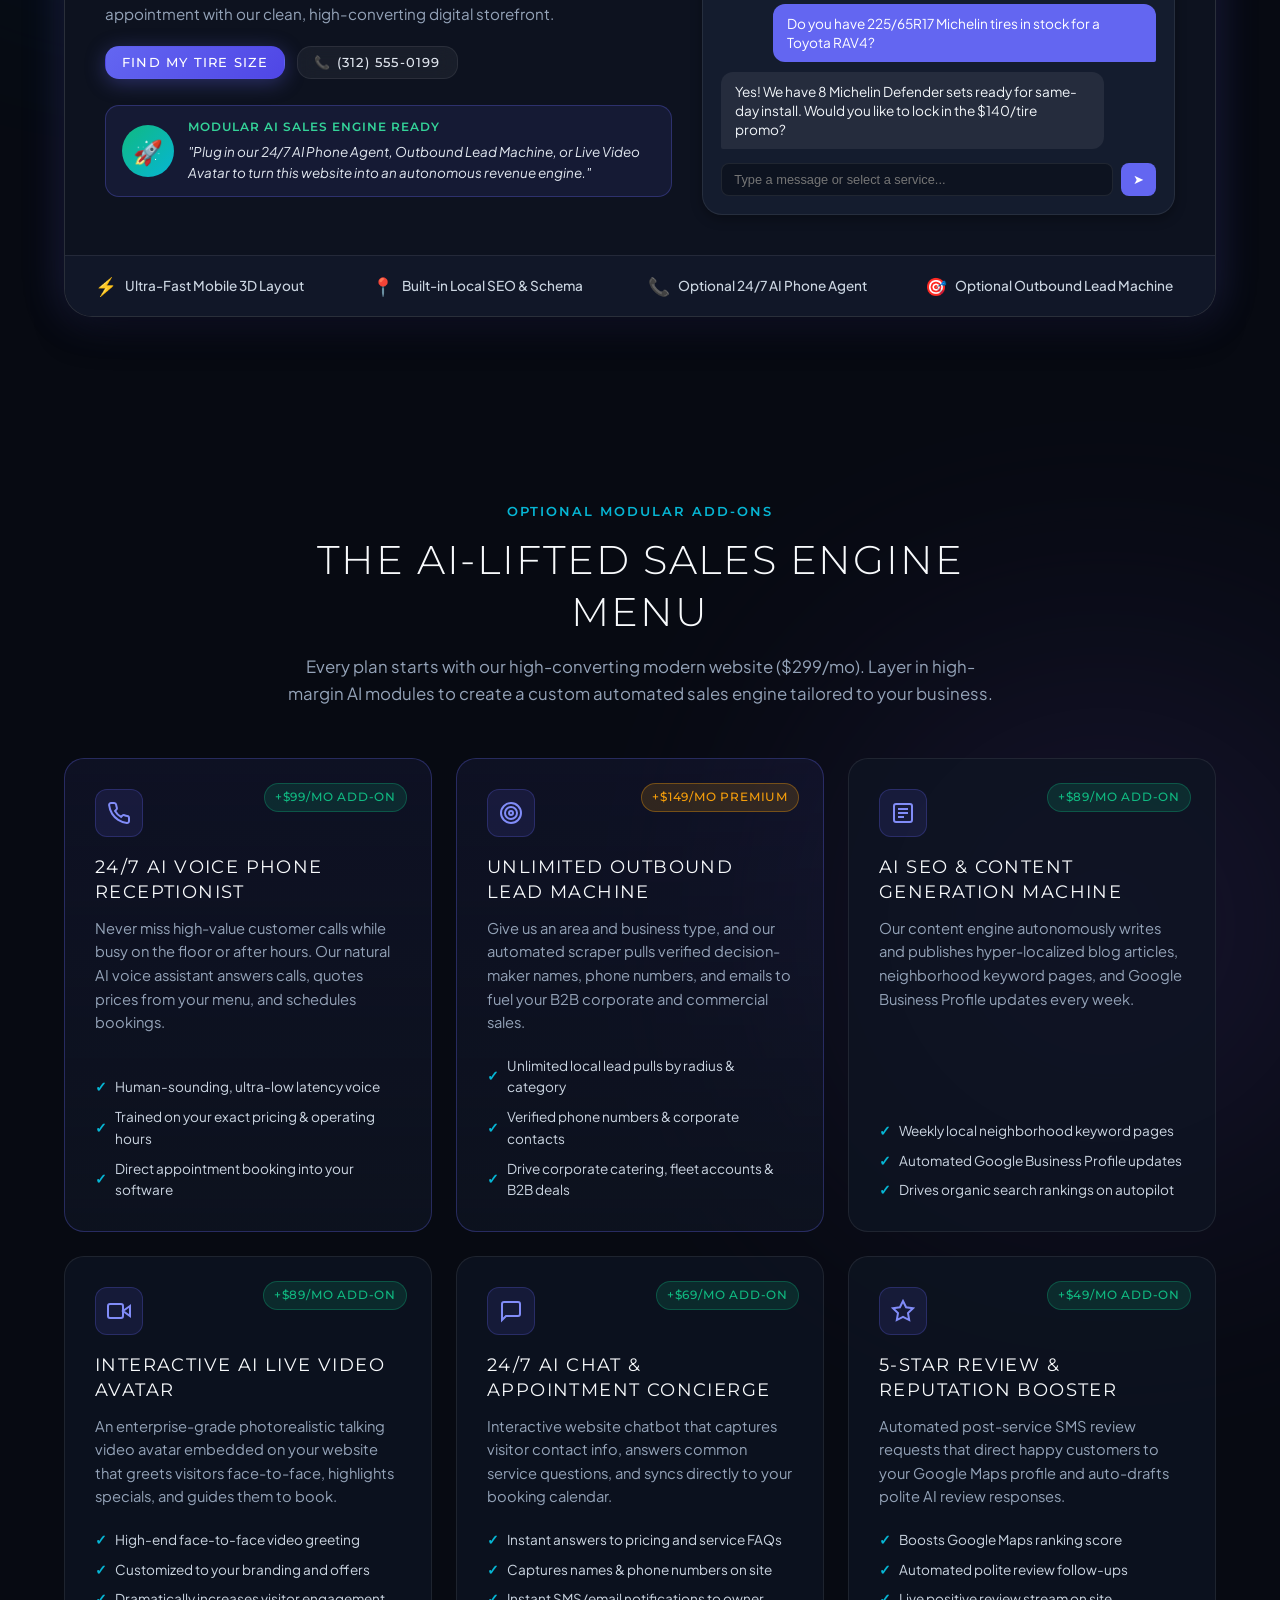
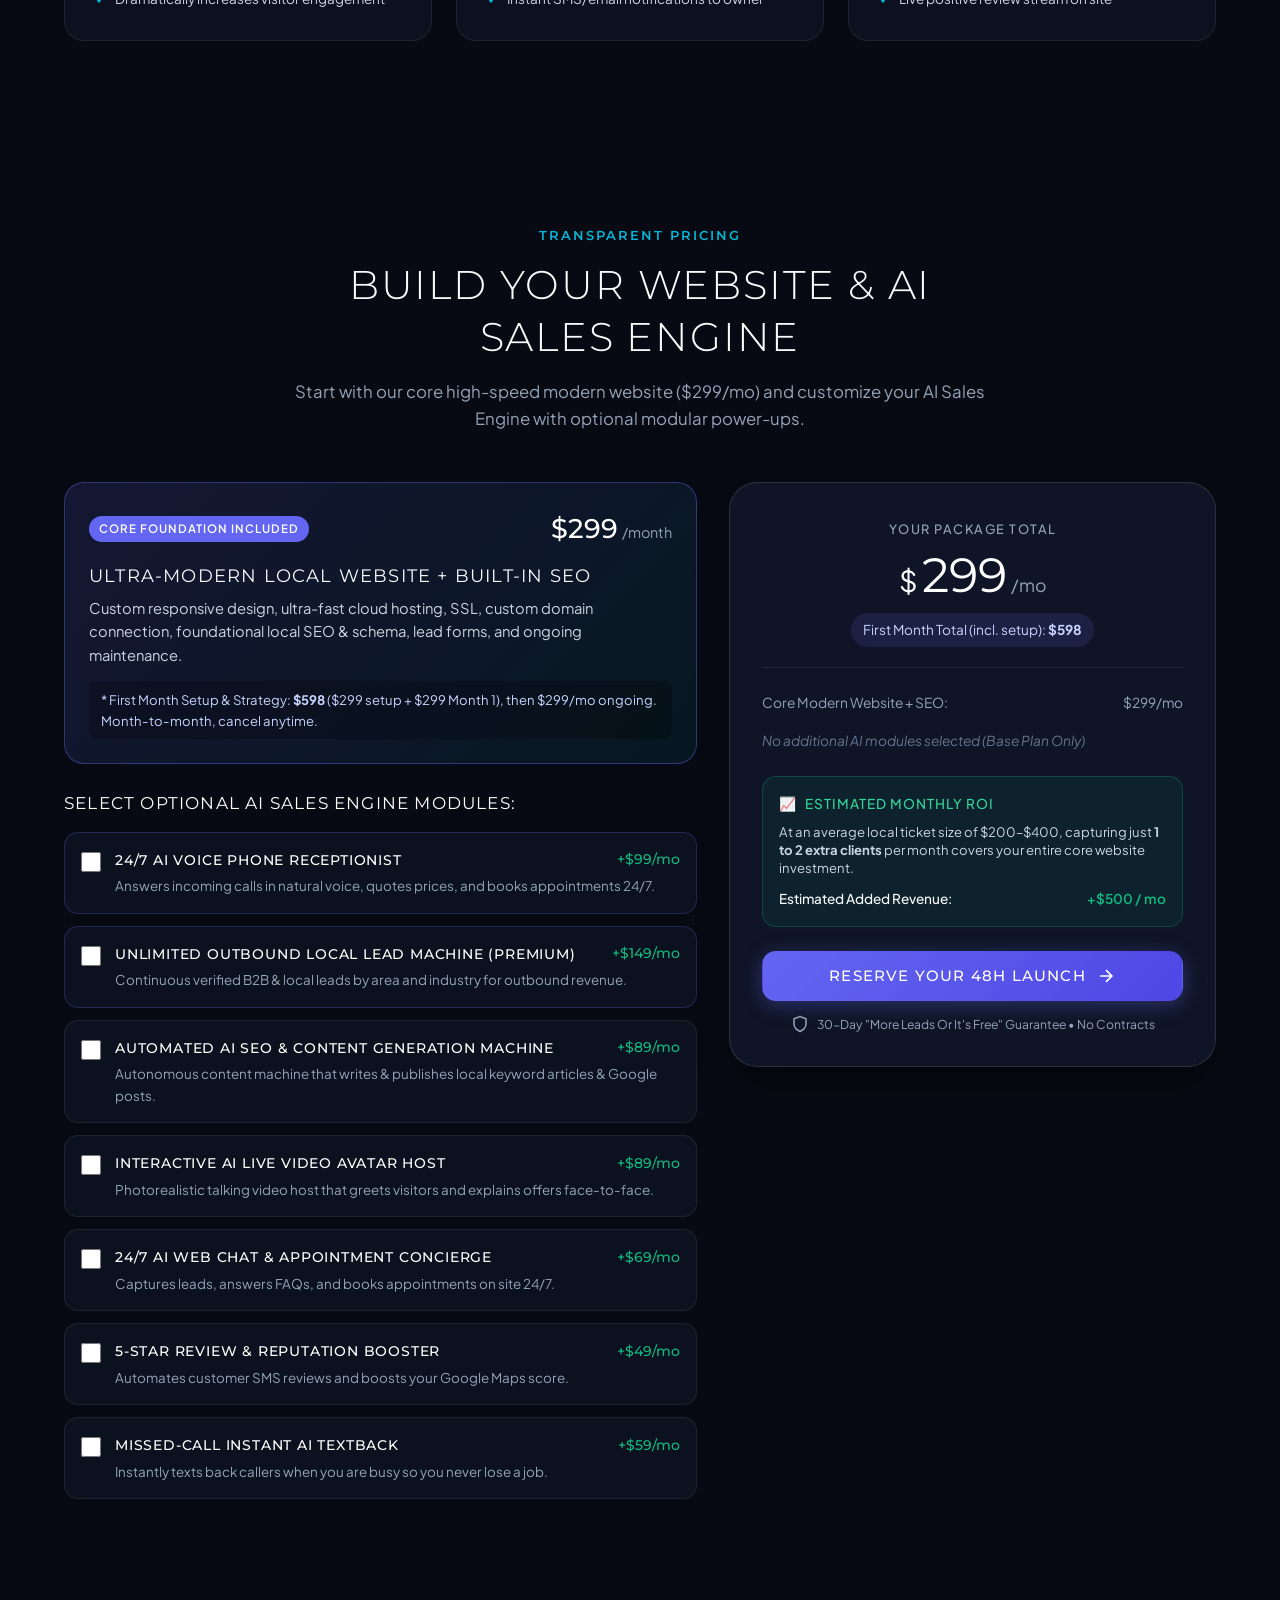
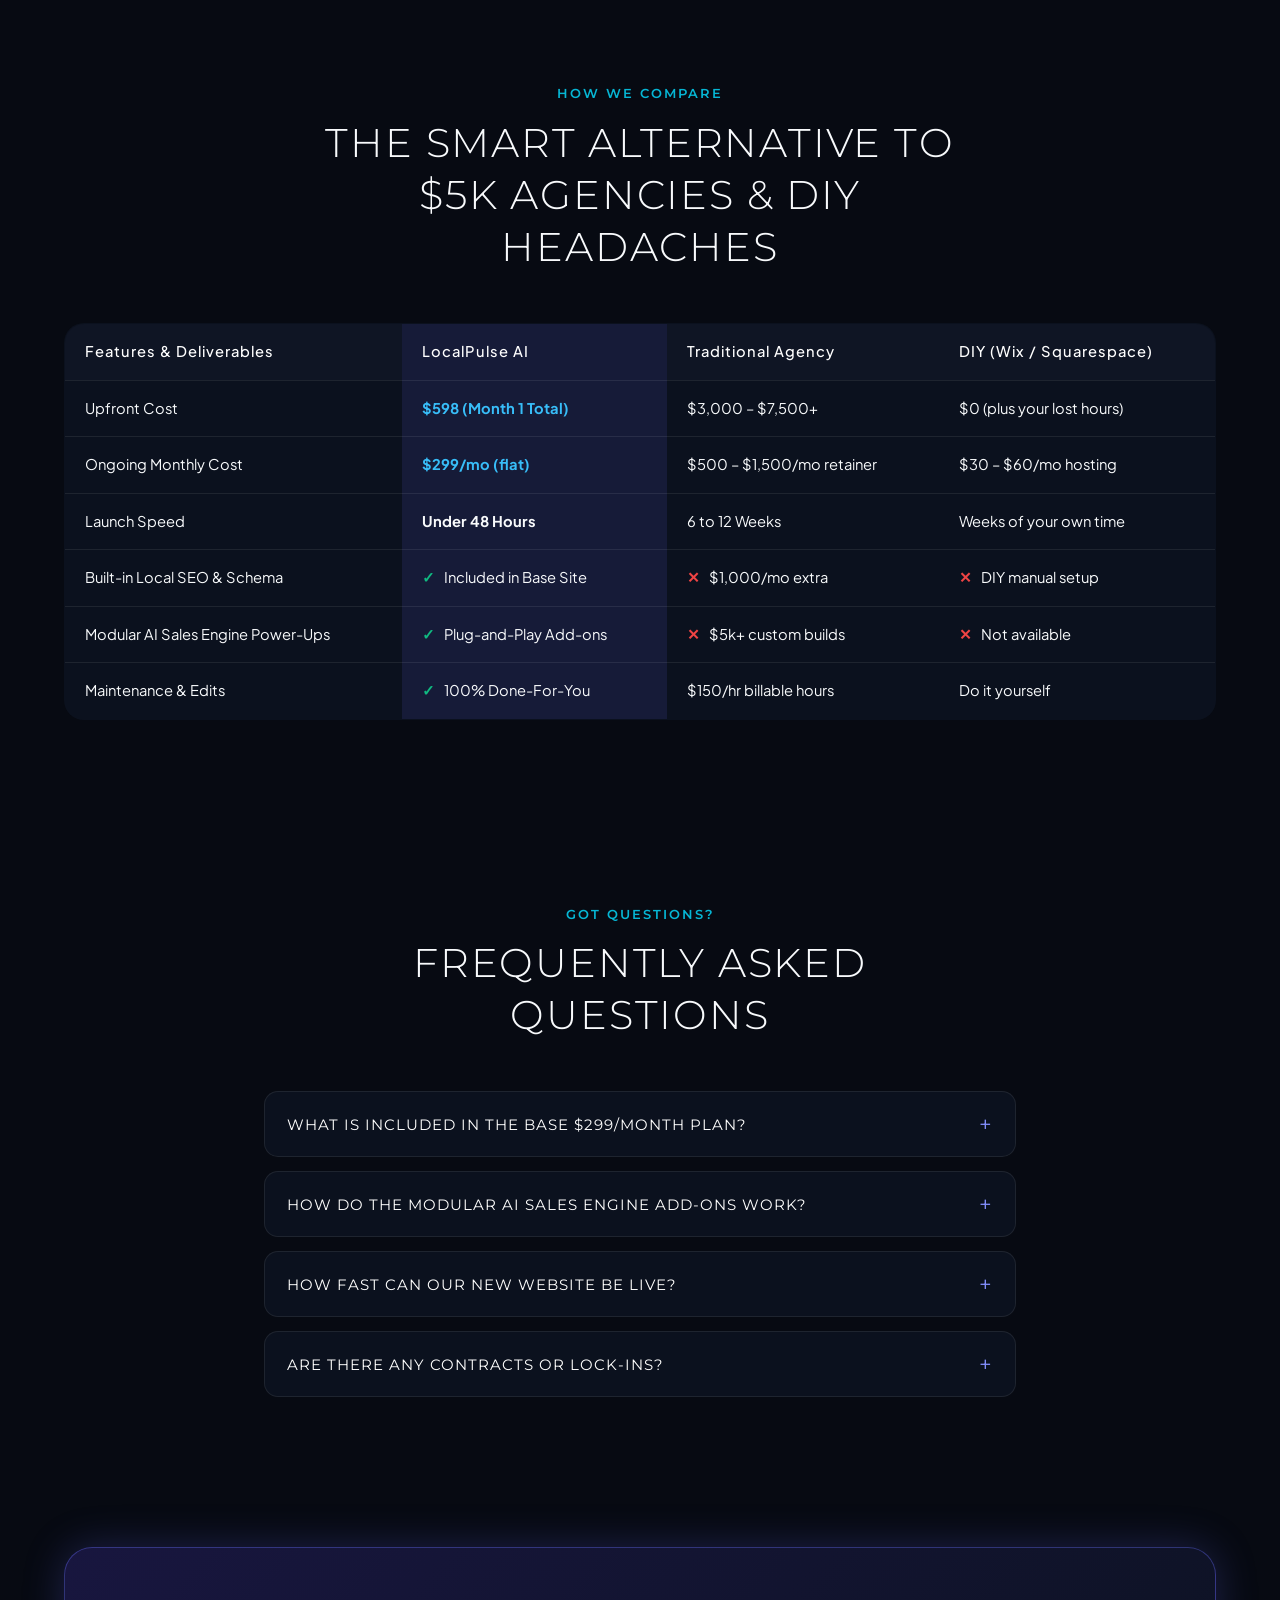
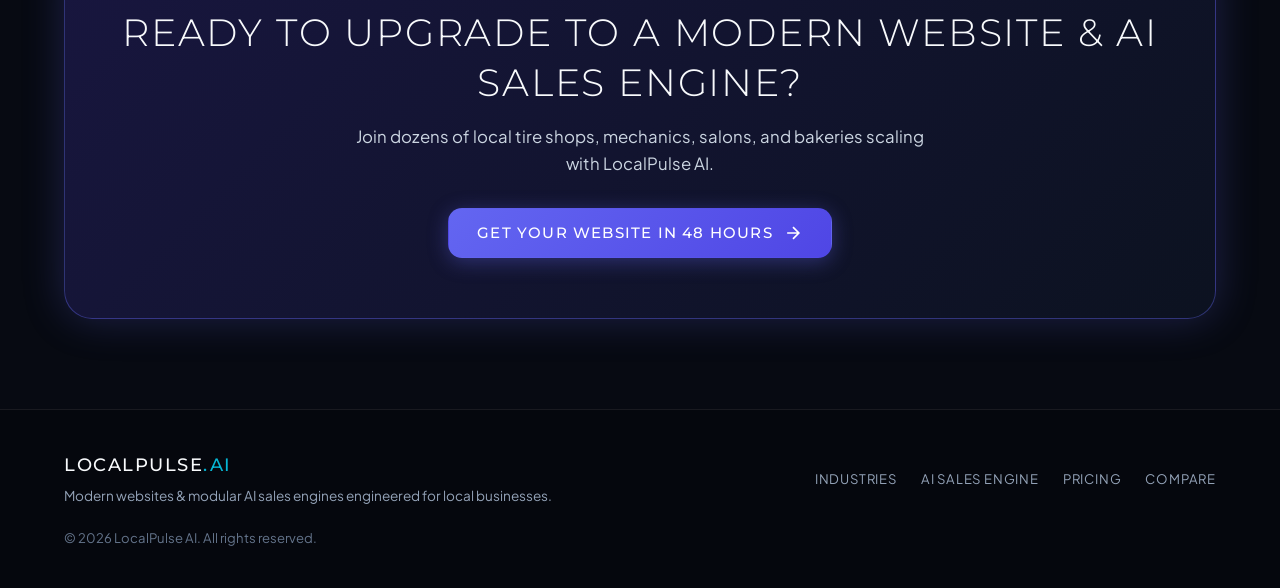
==== commit 63f2a48b: "Add Hyperframes 60s video intro engine, storyboard, interactive web player modal, and sales portal l" ====
--- a/index.html
+++ b/index.html
@@ -5,6 +5,8 @@
   <meta name="viewport" content="width=device-width, initial-scale=1.0">
   <title>LocalPulse AI — Ultra-Modern Local Websites & Modular AI Sales Engines</title>
   <meta name="description" content="Get a custom, high-converting modern website with built-in local SEO for $299/mo. Upgrade with optional AI Sales Engine add-ons like 24/7 Voice Phone Agents, Outbound Lead Machines, and Automated SEO Content.">
+  <link rel="icon" type="image/svg+xml" href="favicon.svg">
+  <link rel="apple-touch-icon" href="favicon.svg">
   <link rel="preconnect" href="https://fonts.googleapis.com">
   <link rel="preconnect" href="https://fonts.gstatic.com" crossorigin>
   <link href="https://fonts.googleapis.com/css2?family=Montserrat:wght@300;400;500;600&family=Plus+Jakarta+Sans:wght@300;400;500;600;700&display=swap" rel="stylesheet">
@@ -65,10 +67,10 @@
           <span>CONFIGURE YOUR WEBSITE</span>
           <svg width="20" height="20" viewBox="0 0 24 24" fill="none" stroke="currentColor" stroke-width="2" stroke-linecap="round" stroke-linejoin="round"><path d="M5 12h14M12 5l7 7-7 7"/></svg>
         </a>
-        <a href="#industries" class="btn btn-secondary btn-lg">
-          <svg width="18" height="18" viewBox="0 0 24 24" fill="none" stroke="currentColor" stroke-width="2" stroke-linecap="round" stroke-linejoin="round"><circle cx="12" cy="12" r="10"/><polygon points="10 8 16 12 10 16 10 8"/></svg>
-          <span>SEE LIVE DEMOS</span>
-        </a>
+        <button class="btn btn-secondary btn-lg" id="hero-watch-video-btn">
+          <svg width="18" height="18" viewBox="0 0 24 24" fill="none" stroke="currentColor" stroke-width="2" stroke-linecap="round" stroke-linejoin="round"><polygon points="5 3 19 12 5 21 5 3"/></svg>
+          <span>WATCH 60S INTRO VIDEO</span>
+        </button>
       </div>
 
       <div class="hero-proof">
@@ -702,6 +704,14 @@
     </div>
   </div>
 
+  <!-- Video Intro Modal -->
+  <div class="modal-backdrop" id="video-modal">
+    <div class="modal-content" style="max-width: 980px; padding: 16px; background: #070a12; border: 1px solid rgba(99, 102, 241, 0.4);">
+      <button class="modal-close" id="video-modal-close-btn">&times;</button>
+      <iframe src="video/hyperframes-video.html" style="width: 100%; aspect-ratio: 16 / 9; border: none; border-radius: 10px; margin-top: 24px;" allow="autoplay"></iframe>
+    </div>
+  </div>
+
   <script src="app.js"></script>
 </body>
 </html>
